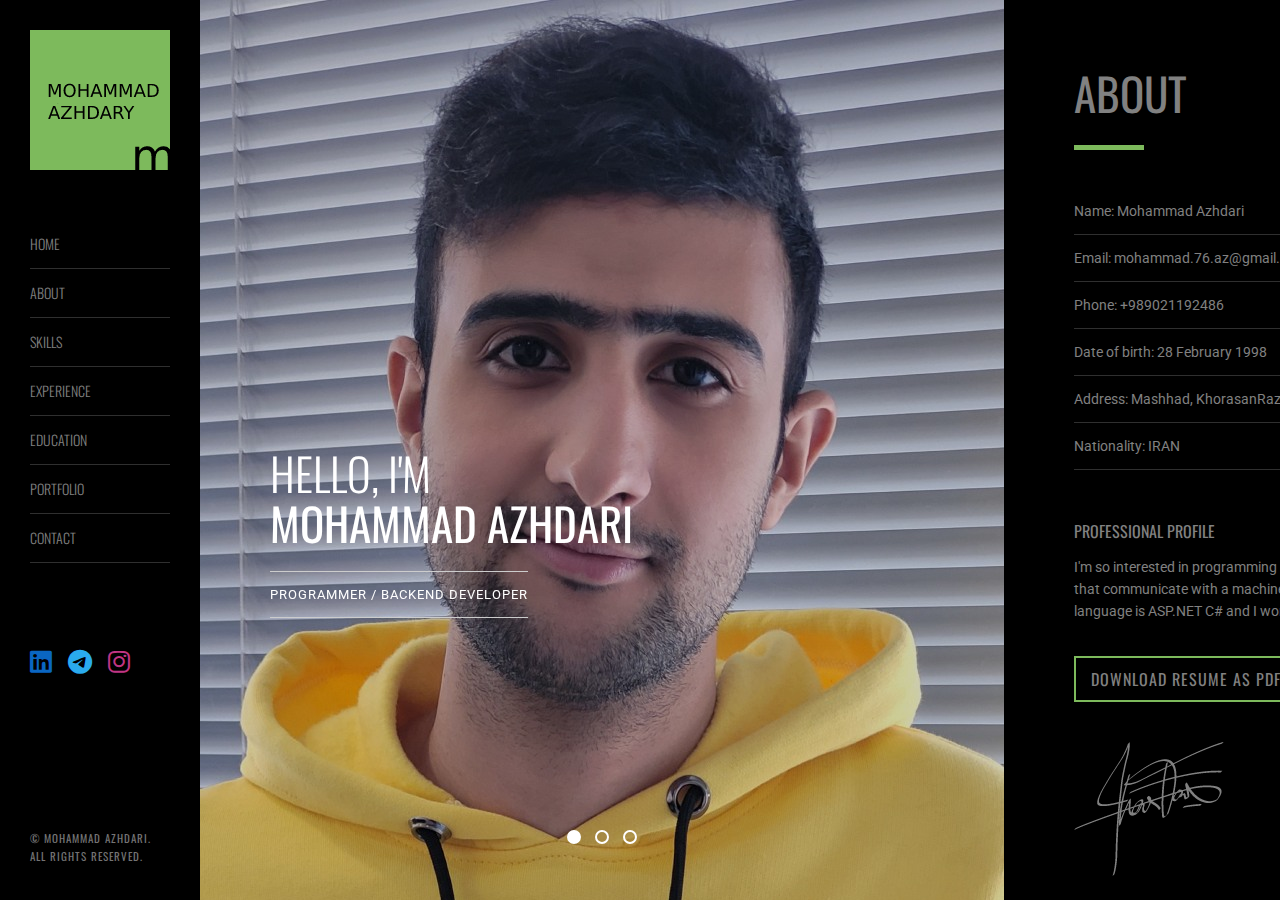
==== index.html @ 4e9c5384 "first" ====
﻿<!DOCTYPE html>
<html lang="en">

<head>
  <meta charset="UTF-8" />
  <meta http-equiv="X-UA-Compatible" content="IE=edge,chrome=1" />
  <meta name="viewport" content="width=device-width,initial-scale=1.0,maximum-scale=1" />
  <META NAME="ROBOTS" CONTENT="INDEX, FOLLOW">
  <meta name="google-site-verification" content="c0PRllQaCNDj6J_YR53i7wQgtmF1bRS6Jt-oWeHIJLU" />
  <title>Mohammad Azhdari</title>
  <link rel="apple-touch-icon" sizes="180x180" href="/apple-touch-icon.png">
  <link rel="icon" type="image/png" sizes="32x32" href="/favicon-32x32.png">
  <link rel="icon" type="image/png" sizes="16x16" href="/favicon-16x16.png">
  <link rel="manifest" href="/site.webmanifest">
  <link rel="shortcut icon" href="favicon.ico">

  <!-- Google Font-->
  <link
    href='http://fonts.googleapis.com/css?family=Roboto:400,300italic,300,100italic,100,400italic,500,500italic,700,900,900italic,700italic%7COswald:400,300,700'
    rel='stylesheet' type='text/css'>
  <!-- Design Style -->
  <link rel="stylesheet" type="text/css" href="css/scroll.css" />
  <link rel="stylesheet" type="text/css" href="css/style.css?v=1" />
  <!-- Icon -->
  <link rel="stylesheet" type="text/css" href="css/font-awesome.css" />
  <!-- Portfolio Thumbnail / Slider -->
  <link rel="stylesheet" type="text/css" href="css/portfolio.css" />
  <link rel="stylesheet" type="text/css" href="css/carousel.css">
  <!-- Responsive -->
  <link rel="stylesheet" type="text/css" href="css/responsive.css?v=1" />
  <!-- Pie Chart / Skills -->
  <script type="text/javascript" src="js/jquery-2.0.3.min.js"></script>
  <!-- Send Email -->
  <script type="text/javascript" src="js/sendemail.js"></script>
  <!-- Progressbar / Skills-->
  <script type="text/javascript" src="js/progressbar.js"></script>
  <!-- Portfolio-->
  <script src="js/modernizr.custom.js"></script>
</head>

<body>
  <div id="container" class="container">
    <!-- Left Menu / Logo-->
    <aside class="menu" id="menu">
      <div class="logo">
        <!-- Logo image-->
        <img src="images/logo.png" width="140" height="140" alt="" />
        <!-- Logo name-->
        <span>Mohammad Azhdari</span>
      </div>
      <!-- Mobile Navigation-->
      <a href="#menu1" class="menu-link"></a>
      <!-- Left Navigation-->
      <nav id="menu1" role="navigation">
        <a href="#chapterintroduction">
          <span id="link_introduction" class="active">Home</span>
        </a>
        <a href="#chapterabout">
          <span id="link_about">About</span>
        </a>
        <a href="#chapterskills">
          <span id="link_skills">Skills</span>
        </a>
        <a href="#chapterexperience">
          <span id="link_experience">Experience</span>
        </a>
        <a href="#chaptereducation">
          <span id="link_education">Education</span>
        </a>
        <a href="#chapterportfolio">
          <span id="link_portfolio">Portfolio</span>
        </a>
        <a href="#chaptercontact">
          <span id="link_contact">Contact</span>
        </a>
        <!-- <a href="blog.html">
          <span id="link_blog">Blog</span>
        </a> -->
      </nav>
      <div class="social">
        <a href="https://www.linkedin.com/in/mohammad-azhdari-5854b6136/" target="_blank" class="linkedin">
          <i class="fab fa-linkedin"></i>
        </a>
        <a href="https://t.me/mohazh" target="_blank" class="telegram">
          <i class="fab fa-telegram"></i>
        </a>
        <a href="https://www.instagram.com/mohammad_azhdariiii" target="_blank" class="instagram">
          <i class="fab fa-instagram"></i>
        </a>
      </div>
      <div class="copyright">
        © Mohammad Azhdari.<br>
        All Rights Reserved.
      </div>
    </aside>
    <!-- Go to top link for mobile device -->
    <a href="#menu" class="totop-link">Go to the top</a>
    <div class="content-scroller">
      <div class="content-wrapper">

        <!-- Introduction -->
        <article class="content introduction noscroll" id="chapterintroduction">
          <div class="inner">
            <h2><span>HEllo, I'm</span><br>
              Mohammad Azhdari</h2>
            <span class="title">Programmer / Backend Developer</span>
          </div>
          <div id="owl-demo" class="owl-carousel">
            <div class="item"><img src="images/profile.jpg" alt="" /></div>
            <div class="item"><img src="images/profile-01.jpg" alt="" /></div>
            <div class="item"><img src="images/profile-02.jpg" alt="" /></div>
          </div>
        </article>

        <!-- About -->
        <article class="content about white-bg" id="chapterabout">
          <div class="inner">
            <h2>About</h2>
            <div class="title-divider"></div>
            <div class="about-con">
              <ul>
                <li>Name: Mohammad Azhdari</li>
                <li>Email: <a href="mailto:mohammad.76.az@gmail.com">mohammad.76.az@gmail.com</a></li>
                <li>Phone: +989021192486</li>
                <li>Date of birth: 28 February 1998</li>
                <li>Address: Mashhad, KhorasanRazavi.</li>
                <li>Nationality: IRAN</li>
              </ul>
              <h3>Professional Profile</h3>
              <p>
                I'm so interested in programming language
                I think it's amazing that communicate with a machine
                my proficiency programming language is ASP.NET C#
                and I work with SQL Server too
              </p>
              <a href="https://drive.google.com/file/d/1Rruf1hh1V6VAO5YrBYUHZU0K-eWxw5ju/view?usp=sharing"
                target="_blank" class="button">Download resume as PDF format</a> <img src="images/signature.png"
                class="signature" alt="" />
            </div>
          </div>
        </article>

        <!-- Skills -->
        <article class="content skills gray-bg" id="chapterskills">
          <div class="inner">
            <h2>Skills</h2>
            <div class="title-divider"></div>
            <h3>Just My Awesome Skills</h3>
            <p>I listed below skills that I think I have it.</p>
            <div class="skills-con">
              <div class="container-sub margin-top50">
                <div class="row">
                  <div class="col-6 margin-bottom50">
                    <div class="col-6"><span class="chart" data-percent="90"><span class="percent"></span> </span></div>
                    <div class="col-6 chart-text">
                      <h4>C#</h4>
                      <p>Expert, Since 2019</p>
                    </div>
                  </div>
                  <div class="col-6 margin-bottom50">
                    <div class="col-6"><span class="chart" data-percent="85"><span class="percent"></span> </span></div>
                    <div class="col-6 chart-text">
                      <h4>SQL</h4>
                      <p>Advanced, Since 2020</p>
                    </div>
                  </div>
                  <div class="col-6">
                    <div class="col-6"><span class="chart" data-percent="80"><span class="percent"></span> </span></div>
                    <div class="col-6 chart-text">
                      <h4>HTML, CSS, JS</h4>
                      <p>Expert, Since 2018</p>
                    </div>
                  </div>
                  <div class="col-6">
                    <div class="col-6"><span class="chart" data-percent="60"><span class="percent"></span> </span></div>
                    <div class="col-6 chart-text">
                      <h4>Vue.JS</h4>
                      <p>Advanced, 1 years</p>
                    </div>
                  </div>
                </div>
              </div>
              <div class="full-divider"></div>
              <div class="container-sub skill-list">
                <div class="row">
                  <h3>Knowledge</h3>
                  <p>things that I used it more or less
                    and I know about them .</p>
                  <div class="col-4 margin-top10">
                    <ul>
                      <li>.NET Core</li>
                      <li>Microsoft Visual Studio(Code)</li>
                      <li>Entity Framework</li>
                      <li>Dapper</li>
                    </ul>
                  </div>
                  <div class="col-4 margin-top10">
                    <ul>
                      <li>SQL Server</li>
                      <li>SSMS</li>
                      <li>Redis</li>
                      <li>Design Pattern</li>
                    </ul>
                  </div>
                  <div class="col-4 margin-top10">
                    <ul>
                      <li>Clean Code</li>
                      <li>Clean Architecture</li>
                      <li>Azure DevOps</li>
                      <li>Git, CI/CD</li>
                    </ul>
                  </div>
                </div>
              </div>
              <div class="full-divider"></div>
              <div class="container-sub">
                <div class="row">
                  <h3>Language Skills</h3>
                  <p></p>
                  <div class="progressbar-main margin-top50">
                    <div class="progress-bar-description">English Experienced</div>
                    <div id="progressBar" class="progress">
                      <div class="progress-value"></div>
                    </div>
                  </div>
                </div>
              </div>
            </div>
          </div>
        </article>

        <!-- Experience -->
        <article class="content experience white-bg" id="chapterexperience">
          <div class="inner">
            <h2>Experience</h2>
            <div class="title-divider"></div>
            <h3>4 Years Experience!</h3>
            <p>My work history.</p>
            <div class="experience-con">
              <div class="container-sub">
                <div class="full-divider"></div>
                <div class="row">
                  <div class="experience-details">
                    <div class="col-6 margin-bottom50 margin-top50">
                      <div class="col-3 icon-block"><i class="fa fa-briefcase"></i></div>
                      <div class="flot-left">
                        <h5>Akharinkhabar</h5>
                        <h4>Backend Developer</h4>
                        <span>2020 - present</span>
                      </div>
                    </div>
                    <div class="col-6 margin-bottom50 margin-top50 no-margin-top">
                      ~50-200 employees, a successful StartUp with more than 2,500,000 active users, Owner of the most
                      popular news application in Iran.
                      </br>
                      <a href="https://akharinkhabar.ir/" target="_blank">site: akharinkhabar.ir</a>
                    </div>
                  </div>
                  <div class="full-divider"></div>
                  <div class="experience-details">
                    <div class="col-6 margin-bottom50 margin-top50">
                      <div class="col-3 icon-block"><i class="fa fa-arrows-alt"></i></div>
                      <div class="flot-left">
                        <h5>IliaSystem</h5>
                        <h4>Web Developer</h4>
                        <span>2018 - 2019</span>
                      </div>
                    </div>
                    <div class="col-6 margin-bottom50 margin-top50 no-margin-top">
                      Frontend and Backend developer (Asp.Net MVC C#)
                      </br>
                      - Get experience in api implement
                      </br>
                      - Implement website
                    </br>
                    <a href="https://iliasystem.co/" target="_blank">site: iliasystem.co</a>
                    </div>
                  </div>
                </div>
              </div>
            </div>
          </div>
        </article>

        <!-- Education -->
        <article class="content education gray-bg" id="chaptereducation">
          <div class="inner">
            <h2>Education</h2>
            <div class="title-divider"></div>
            <h3>Just My Education</h3>
            <p>Bachelor in Computer Software Engineering.</p>
            <div class="education-con">
              <div class="container-sub">
                <div class="full-divider"></div>
                <div class="row">
                  <div class="education-details">
                    <div class="col-6 margin-bottom50 margin-top50">
                      <div class="col-3 icon-block"><i class="fa fa-laptop"></i></div>
                      <div class="flot-left">
                        <h5>Imam Reza International University</h5>
                        <h4>Bachelor's degree in Computer Software</h4>
                        <span>2016 – 2021</span>
                      </div>
                    </div>
                    <div class="col-6 margin-bottom50 margin-top50 no-margin-top"> Mashhad, KhorasanRazavi, IRAN </div>
                  </div>
                </div>
              </div>
            </div>
          </div>
        </article>

        <!-- Pportfolio -->
        <article class="content portfolio white-bg" id="chapterportfolio">
          <div class="inner">
            <h2>Gallery</h2>
            <div class="title-divider"></div>
            <h3>my work environment</h3>
            <p>My colleagues that with them I spent good days.</p>
            <div class="portfolio-con">
              <div class="container-sub margin-top50">
                <div class="row">
                  <div id="grid-gallery" class="grid-gallery">
                    <section class="grid-wrap">
                      <ul class="grid">
                        <li>
                          <figure> <img src="images/work1.jpg" alt="" />
                            <figcaption>
                              <div class="figcaption-details"> <img src="images/icon-plus.png" height="82" width="82"
                                  alt="" />
                                <h3>Akharinkhabar</h3>
                                <span></span>
                              </div>
                            </figcaption>
                          </figure>
                        </li>
                        <li>
                          <figure> <img src="images/work3.jpg" alt="" />
                            <figcaption>
                              <div class="figcaption-details"> <img src="images/icon-plus.png" height="82" width="82"
                                  alt="" />
                                <h3>ME</h3>
                                <span></span>
                              </div>
                            </figcaption>
                          </figure>
                        </li>
                        <!-- <li>
                          <figure> <img src="images/work4.jpg" alt="" />
                            <figcaption>
                              <div class="figcaption-details"> <img src="images/icon-plus.png" height="82" width="82"
                                  alt="" />
                                <h3>Fashion and You</h3>
                                <span>APPS and Web Design</span>
                              </div>
                            </figcaption>
                          </figure>
                        </li>
                        <li>
                          <figure> <img src="images/work5.jpg" alt="" />
                            <figcaption>
                              <div class="figcaption-details"> <img src="images/icon-plus.png" height="82" width="82"
                                  alt="" />
                                <h3>Whole Food Flour</h3>
                                <span>Branding and Identity</span>
                              </div>
                            </figcaption>
                          </figure>
                        </li> -->
                      </ul>
                    </section>

                    <!-- Lightbox Popup -->
                    <section class="slideshow">
                      <ul>
                        <li>
                          <figure>
                            <figcaption>
                              <h3>Akharinkhabar</h3>
                              <!-- <span>Website Design & Development</span>
                              <p>Kale chips lomo biodiesel stumptown Godard Tumblr, mustache sriracha tattooed cray aute
                                slow-carb placeat delectus. Letterpress asymmetrical fanny pack art party est pour-over
                                skateboard anim quis, ullamco craft beer.</p> -->
                            </figcaption>
                            <div id="owl-demo1" class="owl-carousel">
                              <div class="item"><img src="images/work-details1.jpg" alt="" /></div>
                              <div class="item"><img src="images/work-details2.jpg" alt="" /></div>
                              <div class="item"><img src="images/work-details3.jpg" alt="" /></div>
                              <div class="item"><img src="images/work-details4.jpg" alt="" /></div>
                              <div class="item"><img src="images/work-details5.jpg" alt="" /></div>
                            </div>
                          </figure>
                        </li>
                        <li>
                          <figure>
                            <figcaption>
                              <!-- <h3>Herbal Beauty Salon</h3>
                              <span>Photography</span>
                              <p>Kale chips lomo biodiesel stumptown Godard Tumblr, mustache sriracha tattooed cray aute
                                slow-carb placeat delectus. Letterpress asymmetrical fanny pack art party est pour-over
                                skateboard anim quis, ullamco craft beer.</p> -->
                            </figcaption>
                            <img src="images/work3.jpg" alt="" />
                          </figure>
                        </li>
                        <!-- <li>
                          <figure>
                            <figcaption>
                              <h3>Herbal Beauty Salon</h3>
                              <span>Photography</span>
                              <p>Kale chips lomo biodiesel stumptown Godard Tumblr, mustache sriracha tattooed cray aute
                                slow-carb placeat delectus. Letterpress asymmetrical fanny pack art party est pour-over
                                skateboard anim quis, ullamco craft beer.</p>
                            </figcaption>
                            <img src="images/work4.jpg" alt="" />
                          </figure>
                        </li> -->
                        <!-- <li>
                          <figure>
                            <figcaption>
                              <h3>Fashion and You</h3>
                              <span>APPS and Web Design</span>
                              <p>Kale chips lomo biodiesel stumptown Godard Tumblr, mustache sriracha tattooed cray aute
                                slow-carb placeat delectus. Letterpress asymmetrical fanny pack art party est pour-over
                                skateboard anim quis, ullamco craft beer.</p>
                            </figcaption>
                            <iframe width="854" height="480" src="http://www.youtube.com/embed/ZwzY1o_hB5Y"
                              frameborder="0" allowfullscreen></iframe>
                          </figure>
                        </li> -->
                        <!-- <li>
                          <figure>
                            <figcaption>
                              <h3>Whole Food Flour</h3>
                              <span>Branding and Identity</span>
                              <p>Kale chips lomo biodiesel stumptown Godard Tumblr, mustache sriracha tattooed cray aute
                                slow-carb placeat delectus. Letterpress asymmetrical fanny pack art party est pour-over
                                skateboard anim quis, ullamco craft beer.</p>
                            </figcaption>
                            <img src="images/work5.jpg" alt="" />
                          </figure>
                        </li> -->
                      </ul>
                      <nav> <span class="fa nav-prev"></span> <span class="fa nav-next"></span> <span
                          class="fa nav-close"></span> </nav>
                    </section>
                  </div>
                </div>
              </div>
            </div>
          </div>
        </article>

        <!-- Contact -->
        <article class="content contact gray-bg" id="chaptercontact">
          <div class="inner">
            <h2>Contact</h2>
            <div class="title-divider"></div>
            <h3>Let's Keep In Touch</h3>
            <!-- <p>Lorem ipsum dolor sit amet, consectetur adipiscing elit. Proin ornare sem sed quam tempus aliquet vitae
              eget dolor. Proin eu ultrices libero. Curabitur vulputate vestibulum elementum. Suspendisse id neque a
              nibh mollis blandit. Quisque varius eros ac purus dignissim.</p> -->
            <div class="full-divider"></div>
            <div class="contact-con margin-top50">
              <div class="container-sub">
                <div class="row">
                  <div class="contact-details">
                    <div class="col-6">
                      <div class="contact-text">
                        <div class="col-2 icon-block address"><i class="fa fa-map-marker"></i></div>
                        <div class="flot-left"> <strong>Mohammad Azhdari</strong><br>
                          Mashhad,<br>
                          KhorasanRazavi. </div>
                      </div>
                      <div class="contact-text">
                        <div class="col-2 icon-block phone"><i class="fa fa-phone"></i></div>
                        <div class="flot-left"> <strong>Phone</strong><br>
                          +989021192486 </div>
                      </div>
                      <div class="contact-text">
                        <div class="col-2 icon-block email"><i class="fa fa-envelope"></i></div>
                        <div class="flot-left"> <strong>Email</strong><br>
                          <a href="mailto:mohammad.76.az@gmail.com">mohammad.76.az@gmail.com</a>
                        </div>
                      </div>
                    </div>
                    <div class="col-6 m-margin-top30">
                      <h3>I'm also on Social Networks</h3>
                     
                      <div class="contact-social margin-top30">
                        <a href="https://www.linkedin.com/in/mohammad-azhdari-5854b6136/" target="_blank">
                          <i class="fab fa-linkedin"></i>
                        </a>
                        <a href="https://t.me/mohazh" target="_blank">
                          <i class="fab fa-telegram"></i>
                        </a>
                        <a href="https://www.instagram.com/mohammad_azhdariiii" target="_blank">
                          <i class="fab fa-instagram"></i>
                        </a>
                      </div>
                    </div>
                  </div>
                </div>
              </div>
              <!-- <div class="full-divider"></div>
              <div class="container-sub">
                <div class="row">
                  <div class="contact-form">
                    <h3>Drop Me a Line</h3>
                    <form id="form1" name="form1" method="post">
                      <input name="name" type="text" id="name" placeholder="Your Name..." />
                      <input name="email" type="text" id="email" placeholder="Your Email..." />
                      <textarea name="message" id="message" cols="45" rows="5" placeholder="Your Message..."></textarea>
                      <input type="submit" name="button" id="button" value="say hello!">
                      <div id="successmsg"></div>
                    </form>
                  </div>
                </div>
              </div> -->
            </div>
          </div>
        </article>

        <!-- Introduction -->
        <article class="content introduction-end" id="chapterthankyou">
          <div class="inner">
            <div class="introduction-end-con margin-top50">
              <h3><strong>Mohammad Azhdari</strong></h3>
              <div id="rotate" class="rotate">
                <div><span>Backend Developer(C#).</span></div>
                <div><span>SQL Server.</span></div>
                <div><span>git.</span></div>
                <div><span>Frontend Developer.</span></div>
              </div>
            </div>
          </div>
        </article>
      </div>
      <!-- content-wrapper -->
    </div>
    <!-- content-scroller -->
  </div>
  <script type="text/javascript" src="js/jquery.min.js"></script>
  <script type="text/javascript" src="js/head.min.js">

  </script>
  <!-- Portfolio Thumbnail -->
  <script type="text/javascript" src="js/imagesloaded.min.js"></script>
  <script type="text/javascript" src="js/masonry.min.js"></script>
  <script type="text/javascript" src="js/class_helper.js"></script>
  <script type="text/javascript" src="js/grid_gallery.js"></script>
  <!-- Portfolio Grid -->
  <script>
    new CBPGridGallery(document.getElementById('grid-gallery'));
  </script>
  <!-- Portfolio Slider-->
  <script type="text/javascript" src="js/carousel.js"></script>
  <script type="text/javascript" src="js/jquery.easypiechart.js"></script>
  <script type="text/javascript" src="js/text.rotator.js"></script>
  <!-- Page Scrolling -->
  <script>
    head.js(
      { mousewheel: "js/jquery.mousewheel.js" },
      { mwheelIntent: "js/mwheelIntent.js" },
      { jScrollPane: "js/jquery.jscrollpane.min.js" },
      { history: "js/jquery.history.js" },
      { stringLib: "js/core.string.js" },
      { easing: "js/jquery.easing.1.3.js" },
      { smartresize: "js/jquery.smartresize.js" },
      { page: "js/jquery.page.js" }
    );
  </script>
  <!-- Fit Video -->
  <script type="text/javascript" src="js/jquery.fitvids.js"></script>
  <!-- All Javascript Component-->
  <script src="js/settings.js"></script>
</body>

</html>
---- css/scroll.css ----
/*
----------------------------------

	Name: scroll.css
	Version: 1.0.0

----------------------------------

	Table of Contents
	
	#Page Scroll

*/

/* ==========================================================================
   #Page Scroll
   ========================================================================== */
   
.jspContainer {
	overflow: hidden;
	position: relative;
}
.jspPane {
	position: absolute;
}
.jspVerticalBar {
	position: absolute;
	top: 0;
	right: 0;
	width: 5px;
	height: 100%;
	background: transparent;
	opacity: 0;
	-webkit-transition: opacity 0.2s linear;
	-moz-transition: opacity 0.2s linear;
	-o-transition: opacity 0.2s linear;
	-ms-transition: opacity 0.2s linear;
	transition: opacity 0.2s linear;
}
.jspHorizontalBar {
	position: absolute;
	bottom: 5px;
	left: 0;
	width: 100%;
	height: 7px;
	background: transparent;
	display:none;
}
.jspVerticalBar *, .jspHorizontalBar * {
	margin: 0;
	padding: 0;
}
.jspCap {
	display: none;
}
.jspHorizontalBar .jspCap {
	float: left;
}
.jspTrack {
	background: rgba(202, 202, 202, 0.2);
	position: relative;
}
.jspDrag {
	background: rgba(0, 0, 0, 0.1);
	position: relative;
	top: 0;
	left: 0;
	cursor: pointer;
}
.jspDrag:hover {
	background: rgba(0, 0, 0, 0.2);
}
.jspHorizontalBar .jspTrack, .jspHorizontalBar .jspDrag {
	float: left;
	height: 100%;
}
.jspArrow {
	background: #50506d;
	text-indent: -20000px;
	display: block;
	cursor: pointer;
}
.jspArrow.jspDisabled {
	cursor: default;
	background: #80808d;
}
.jspVerticalBar .jspArrow {
	height: 16px;
}
.jspHorizontalBar .jspArrow {
	width: 16px;
	float: left;
	height: 100%;
}
.jspVerticalBar .jspArrow:focus {
	outline: none;
}
.jspCorner {
	background: #eeeef4;
	float: left;
	height: 100%;
}
* html .jspCorner {
	margin: 0 -3px 0 0;
}

.noscroll {
	overflow: hidden !important
}
---- css/style.css ----
@import url('normalize.css');
/*
----------------------------------

        Name: style.css
        Version: 1.0.0

----------------------------------

        Table of Contents
        
        #Reset
        #Typography
        #Base Grid
        #Left Side 
        #Content Area 
        #Introduction Screen
        #About Screen
        #Skills Screen
        #Progressbar
        #PieChart
        #Experience Screen
        #Education Screen
        #Contact Screen
        #Last Screen

*/

/* ==========================================================================
   #Reset
   ========================================================================== */

body {
    font-family: 'Roboto', sans-serif;
    font-weight: 400;
    font-size: 14px;
    color: #818181;
    line-height: 22px;
    overflow-y: hidden;
    overflow-x: hidden;
    -webkit-font-smoothing: antialiased;
    background-color: #000;
}

body.blog {
    overflow-y: scroll;
    overflow-x: auto;
}

a {
    color: #818181;
    text-decoration: none;
    transition-duration: .2s;
    -moz-transition-duration: .2s;
    -webkit-transition-duration: .2s;
    -o-transition-duration: .2s;
}

a:hover {
    color: #7dba5c;
}

::selection {
    color: #000;
    background: none repeat scroll 0 0 #7dba5c;
}

::-moz-selection {
    color: #000;
    background: none repeat scroll 0 0 #7dba5c;
}

* {
    outline: 0 !important;
    -webkit-touch-callout: none;
    -webkit-user-select: none;
    -khtml-user-select: none;
    -moz-user-select: none;
    -ms-user-select: none;
    user-select: none;
    transition-timing-function: ease-out;
    -moz-transition-timing-function: ease-out;
    -webkit-transition-timing-function: ease-out;
    -o-transition-timing-function: ease-out;
}

figure,
.slideshow li,
.grid-gallery {
    outline: 0 !important;
    -webkit-touch-callout: none;
    -webkit-user-select: none;
    -khtml-user-select: none;
    -moz-user-select: none;
    -ms-user-select: none;
    user-select: none;
    transition-timing-function: none;
    -moz-transition-timing-function: none;
    -webkit-transition-timing-function: none;
    -o-transition-timing-function: none;
    transition-duration: 0s;
    -moz-transition-duration: 0s;
    -webkit-transition-duration: 0s;
    -o-transition-duration: 0s;
}

img {
    -webkit-backface-visibility: hidden;
    max-width: 100%;
    height: auto;
}

.flot-left {
    float: left
}

.flot-right {
    float: right
}

input[type="text"],
textarea {
    padding: 15px;
    border: none;
    background-color: #3b3b3b;
    border: 1px solid #3b3b3b;
    color: #a6a6a6;
    resize: none;
    width: 95.2%;
    font-size: 14px;
    margin: 20px 0 0;
    -webkit-user-select: text;
}

input[type="submit"] {
    border: 2px solid #7dba5c;
    background-color: transparent;
    color: #818181;
    font-weight: 400;
    font-family: 'Oswald', sans-serif;
    font-size: 16px;
    text-transform: uppercase;
    padding: 8px 18px;
    margin: 20px 0 0;
    transition-duration: .2s;
    -moz-transition-duration: .2s;
    -webkit-transition-duration: .2s;
    -o-transition-duration: .2s;
}

input[type="text"]:focus,
textarea:focus {
    outline: none;
    color: #545454;
    border: 1px solid #7dba5c;
}

input[type="submit"]:hover {
    background-color: #7dba5c;
    color: #fff;
}

input[type="text"],
input[type="email"],
input[type="search"],
input[type="password"],
textarea,
input[type="submit"],
input[type="button"] {
    box-shadow: none !important;
    border-radius: 0px;
    -webkit-appearance: none;
    -moz-appearance: none;
    -webkit-user-select: text;
}

.validation {
    border: 1px solid #dc0505 !important;
}

#successmsg {
    margin-top: 10px;
    color: #add93c;
}

/* ==========================================================================
   #Typography
   ========================================================================== */

h1,
h2,
h3,
h4,
h5 {
    font-weight: 400;
    font-family: 'Oswald', sans-serif;
    color: #818181;
    text-transform: uppercase;
}

.blog h1,
.blog h2,
.blog h3,
.blog h4,
.blog h5 {
    color: #7dba5c;
}

h1 {
    font-style: italic;
    border-bottom: 1px solid rgba(126, 126, 126, 0.3);
    padding: 35px 15px 15px 15px;
    margin: 0px 20px 20px 20px;
    position: relative;
    font-size: 38px;
}

h2 {
    font-size: 45px;
    margin: 0;
    line-height: 45px;
}

h2 span {
    font-weight: 300
}

h3 {
    font-size: 16px;
    margin: 50px 0 10px;
}

h4 {
    font-size: 25px;
    font-weight: 100;
    line-height: 30px;
    margin: 0;
}

h5 {
    font-size: 18px;
}

.title-divider {
    width: 70px;
    height: 5px;
    background-color: #7dba5c;
    margin: 30px 0 50px 0
}

.full-divider {
    width: 100%;
    height: 1px;
    background-color: #333333;
    margin: 50px 0 0 0;
    clear: both;
}

.gray-bg {
    background-color: #1a1a1a;
}

.white-bg {
    background-color: #000000;
}

.button {
    border: 2px solid #7dba5c;
    font-family: 'Oswald', sans-serif;
    font-weight: 400;
    color: #818181;
    font-size: 16px;
    text-transform: uppercase;
    margin: 20px 0;
    padding: 10px 15px;
    display: inline-block;
    letter-spacing: 1px;
    transition-duration: .2s;
    -moz-transition-duration: .2s;
    -webkit-transition-duration: .2s;
    -o-transition-duration: .2s;
    background: transparent;
}

.button:hover {
    border: 2px solid #7dba5c;
    background-color: #7dba5c;
    color: #fff;
}

/* ==========================================================================
   #Base Grid
   ========================================================================== */

.container-sub {
    width: 100%;
    position: relative;
    margin: 0 auto;
}

.col-1,
.col-2,
.col-3,
.col-4,
.col-5,
.col-6,
.col-7,
.col-8,
.col-9,
.col-10,
.col-11,
.col-12 {
    float: left;
    position: relative;
}

.col-12 {
    width: 100%
}

.col-11 {
    width: 91.66666667%
}

.col-10 {
    width: 83.33333333%
}

.col-9 {
    width: 75%
}

.col-8 {
    width: 66.66666667%
}

.col-7 {
    width: 58.33333333%
}

.col-6 {
    width: 50%
}

.col-5 {
    width: 41.66666667%
}

.col-4 {
    width: 33.33333333%
}

.col-3 {
    width: 25%
}

.col-2 {
    width: 16.66666667%
}

.col-1 {
    width: 8.33333333%
}

/* #Clearing */

/* Self Clearing Goodness */
.container-sub:after {
    content: "\0020";
    display: table;
    height: 0;
    clear: both;
    visibility: hidden;
}

/* Use clearfix class on parent to clear nested columns,
    or wrap each row of columns in a <div class="row"> */
.clearfix:before,
.clearfix:after,
.row:before,
.row:after {
    content: '\0020';
    display: block;
    overflow: hidden;
    visibility: hidden;
    width: 0;
    height: 0;
}

.row:after,
.clearfix:after {
    clear: both;
}

.row,
.clearfix {
    zoom: 1;
}

/* You can also use a <br class="clear" /> to clear columns */
.clear {
    clear: both;
    display: block;
    overflow: hidden;
    visibility: hidden;
    width: 0;
    height: 0;
}

.margin-bottom50 {
    margin-bottom: 50px
}

.margin-bottom40 {
    margin-bottom: 40px
}

.margin-bottom30 {
    margin-bottom: 30px
}

.margin-bottom20 {
    margin-bottom: 20px
}

.margin-bottom10 {
    margin-bottom: 10px
}

.margin-top50 {
    margin-top: 50px
}

.margin-top40 {
    margin-top: 40px
}

.margin-top30 {
    margin-top: 30px
}

.margin-top20 {
    margin-top: 20px
}

.margin-top10 {
    margin-top: 10px
}

.no-border-bottom {
    border-bottom: none !important;
}

.margin-right30 {
    margin-right: 30px;
}

/* ==========================================================================
   #Left Side 
   ========================================================================== */

.logo {
    text-align: center;
    margin: 30px 0 0;
}

.logo span {
    display: none
}

.logo img {
    width: auto;
    height: auto;
}

.menu {
    position: fixed;
    z-index: 100;
    color: #f8f8f8;
    background: #000;
    width: 200px;
    left: 0px;
    top: 0px;
    height: 100%;
}

.menu nav {
    position: absolute;
    top: 220px;
    left: 0px;
    right: 0px;
    bottom: 50px;
    width: 200px !important;
}

.menu nav a {
    display: block;
    padding: 13px 0;
    text-align: left;
    outline: none;
    margin: 0 30px;
    border-bottom: 1px solid rgba(235, 235, 235, 0.2);
    font-family: 'Oswald', sans-serif;
    font-size: 14px;
    font-weight: 300;
    color: #818181;
    text-transform: uppercase;
    transition-duration: .2s;
    -moz-transition-duration: .2s;
    -webkit-transition-duration: .2s;
    -o-transition-duration: .2s;
}

.menu nav a span.active {
    color: #7dba5c;
    font-weight: 400
}

.menu nav a:hover {
    color: #7dba5c;
    text-decoration: none;
}

.menu nav a span:nth-child(2) {
    display: block;
    color: #fff;
    font-style: italic;
    font-weight: 400;
    text-transform: none;
    padding-top: 3px;
}

.menu-link {
    display: none
}

.social {
    padding: 30px;
    position: absolute;
    top: 619px;
}

.social a {
    font-size: 25px;
    transition-duration: .2s;
    -moz-transition-duration: .2s;
    -webkit-transition-duration: .2s;
    -o-transition-duration: .2s;
}

.social a:hover {
    color: #fff;
}

.social .linkedin {
    color: #0A66C2
}

.social .telegram {
    color: #2AABEE;
    margin: 0 10px;
}

.social .instagram {
    color: #C13584
}

.copyright {
    position: absolute;
    bottom: 5px;
    text-transform: uppercase;
    font-family: 'Oswald', sans-serif;
    font-size: 11px;
    padding: 30px;
    color: #747474;
    line-height: 18px;
    letter-spacing: 1px
}

/* ==========================================================================
   #Content Area 
   ========================================================================== */

.content-scroller {
    position: absolute;
    left: 200px;
    right: 0px;
    overflow: hidden;
    height: 100%;
}

.content-wrapper {
    width: 7356px;
    position: absolute;
    height: 100%;
    overflow: hidden;
}

.content:last-child {
    width: 1720px;
    background-color: #000;
}

.content {
    width: 804px;
    overflow-y: scroll;
    height: 100%;
    float: left;
    -webkit-transition: background 0.3s linear;
    -moz-transition: background 0.3s linear;
    -o-transition: background 0.3s linear;
    -ms-transition: background 0.3s linear;
    transition: background 0.3s linear;
}

.content-active {}

.content:hover .jspVerticalBar,
.menu nav:hover .jspVerticalBar {
    opacity: 1;
}

.inner {
    padding: 70px;
}

.inner p {
    position: relative;
    padding: 0;
}

#introduction .inner p:first-of-type {
    font-size: 24px;
    text-align: left;
    line-height: 36px;
    font-style: italic;
    color: #75838D;
    letter-spacing: 0px;
}

a.totop-link {
    bottom: 5px;
    background: url(../images/go-to-top-arrow.jpg) left top no-repeat;
    cursor: pointer;
    display: none;
    width: 34px;
    height: 34px;
    position: fixed;
    z-index: 5;
    right: 5px;
    text-indent: -9999px;

}



/* Codrops Top Bar */
.codrops-top {
    font-size: 10px;
    text-transform: uppercase;
}

.codrops-top a {
    position: fixed;
    z-index: 10000;
    padding: 4px 7px;
    letter-spacing: 1px;
    color: #aaa;
    text-shadow: 0px 1px 1px #fff;
    background: rgba(255, 255, 255, 1);
    border-radius: 0px 0px 3px 3px;
}

.codrops-top a:nth-child(1) {
    right: auto;
    left: 210px;
}

.codrops-top a:nth-child(2) {
    right: 10px;
}

/* ==========================================================================
   #Introduction Screen
   ========================================================================== */

.introduction {
    /*	background: url(../images/profile.jpg)no-repeat right top;
            -webkit-background-size: cover;
            -moz-background-size: cover;
            -o-background-size: cover;
            background-size: cover;*/
    position: relative;
}

.introduction img {
    /*position: absolute;*/
    z-index: -1;
    height: auto;
    width: 100%;
    float: left;
}

.introduction .owl-carousel {
    height: 100%;
}

.introduction .owl-carousel .owl-wrapper-outer {
    height: 100%;
}

.introduction .owl-carousel .owl-wrapper,
.introduction .owl-carousel .owl-item {
    height: 100%;
}

.introduction .item {
    height: 100%;
}

.introduction h2 {
    border: none;
    color: #fff;
    text-transform: uppercase;
    line-height: 50px;
    padding-bottom: 0;
    font-size: 45px;
    margin-bottom: 35px
}

.introduction .inner {
    margin: 47% 0 0 0;
    position: absolute;
    z-index: 2;
}

.introduction span.title {
    border-bottom: 1px solid #ccc;
    border-top: 1px solid #ccc;
    color: #fff;
    padding: 15px 0;
    letter-spacing: 1px;
    text-transform: uppercase;
    font-size: 13px;
}

/* ==========================================================================
   #About Screen
   ========================================================================== */

.about {
    /* background: url(../images/about.png) no-repeat 100% 0 scroll #000; */
    background-color: #000;
    background-size: contain;
}

.about .inner {
    width: 50%
}

.about img {
    position: absolute;
    z-index: -1;
    left: 0;
    top: 0
}

.about-con {
    width: 100%
}

.about-con ul {
    margin: 0;
    padding: 0;
    list-style: none
}

.about-con ul li {
    border-bottom: 1px solid rgba(235, 235, 235, 0.2);
    padding: 12px 0;
}

.about-con ul li:first-child {
    padding: 0 0 12px 0
}

.about img.signature {
    position: inherit;
    top: auto;
    margin: 20px 0 0 0;
}

/* ==========================================================================
   #Skills Screen
   ========================================================================== */
.skills {}

.skill-list ul {
    margin: 0;
    padding: 0
}

.skill-list ul li {
    padding: 5px 0 0;
    list-style: none
}

.skills-con h4 {
    width: 65%;
}

.skill-list ul li:before {
    content: "\f00c";
    font-family: 'FontAwesome';
    font-size: 15px;
    margin: 0 5px 0 0
}

.skills-con .col-6:hover .chart .percent {
    font-size: 45px;
    color: #818181;
    transition-duration: .1s;
    -moz-transition-duration: .1s;
    -webkit-transition-duration: .1s;
    -o-transition-duration: .1s;
}

/* ==========================================================================
   #Progressbar
   ========================================================================== */

.progress {
    background: #565656;
    width: 86%;
    float: right;
    position: relative;
    top: 10px;
}

.progress div {
    background-color: #8f8f8f;
    height: 6px;
}

.progressbar-main {
    position: relative;
    min-height: 35px
}

.progress-value span {
    font-family: 'Oswald', sans-serif;
    font-size: 40px;
    font-weight: 400;
    position: absolute;
    left: -93px;
    color: #7dba5c;
    top: -19px
}

.progress-value span:after {
    content: "%";
    font-weight: 100
}

.progress-bar-description {
    font-weight: 500;
    margin: 0 0 0 90px;
    font-size: 14px;
}

/* ==========================================================================
   #PieChart
   ========================================================================== */

.chart {
    position: relative;
    display: inline-block;
    width: 154px;
    height: 154px;
    text-align: center;
    border-radius: 50%;
}

.chart canvas {
    position: absolute;
    top: 0;
    left: 0;
}

.percent {
    display: inline-block;
    line-height: 110px;
    z-index: 2;
    font-size: 40px;
    font-family: 'Oswald', sans-serif;
    font-weight: 400;
    letter-spacing: -1px;
    margin: 21px 0 0 0;
    color: #7dba5c;
}

.percent:after {
    content: '%';
    margin-left: 0.1em;
    font-family: 'Oswald', sans-serif;
    font-weight: 100;
}

.angular {
    margin-top: 100px;
}

.angular .chart {
    margin-top: 0;
}

.chart-text {
    margin: 30px 0 0 0
}

.chart-text p {
    margin: 10px 0 0 15px
}

.chart-text h4 {
    margin: 0 0 0 15px;
}

/* ==========================================================================
   #Experience Screen
   ========================================================================== */

.experience-con .icon-block i {
    font-size: 50px;
    color: #7dba5c;
    margin: 8px 0 0
}

.experience-con h5 {
    margin: 5px 0 7px 0
}

.experience-con span {
    font-size: 16px;
}

.experience-con strong {
    font-weight: 500;
    color: #000;
    text-transform: uppercase;
    display: inline-block;
    margin: 0 0 5px 0
}

.experience-details {
    float: left;
}

.experience-details i {
    transition-duration: .2s;
    -moz-transition-duration: .2s;
    -webkit-transition-duration: .2s;
    -o-transition-duration: .2s;
}

.experience-details:hover i {
    font-size: 55px;
    color: #818181;
}

/* .experience-details:hover .col-3 {
    width: 29%;
    transition-duration: .2s;
    -moz-transition-duration: .2s;
    -webkit-transition-duration: .2s;
    -o-transition-duration: .2s;
} */

/* ==========================================================================
   #Education Screen
   ========================================================================== */
.education-con .icon-block i {
    font-size: 50px;
    color: #7dba5c;
    margin: 8px 0 0
}

.education-con h5 {
    margin: 5px 0 7px 0
}

.education-con span {
    font-size: 16px;
}

.education-con strong {
    font-weight: 500;
    color: #000;
    text-transform: uppercase;
    display: inline-block;
    margin: 0 0 5px 0
}

.education-details {
    float: left
}

.education-details i {
    transition-duration: .2s;
    -moz-transition-duration: .2s;
    -webkit-transition-duration: .2s;
    -o-transition-duration: .2s;
}

.education-details:hover i {
    font-size: 55px;
    color: #818181;
}

/* .education-details:hover .col-3 {
    width: 29%;
    transition-duration: .2s;
    -moz-transition-duration: .2s;
    -webkit-transition-duration: .2s;
    -o-transition-duration: .2s;
} */

/* ==========================================================================
   #Contact Screen
   ========================================================================== */

.contact-details {}

.contact-details i {
    font-size: 45px;
    color: #7dba5c
}

.contact-details strong {
    display: inline-block;
    font-weight: 500;
    text-transform: uppercase;
}

.contact-text {
    display: block;
    float: left;
    margin: 18px 0 0;
    width: 100%;
}

.contact-details h3 {
    margin-top: 0
}

.contact-text:first-child {
    margin: 0
}

.contact-details .phone i {
    font-size: 40px
}

.contact-details .email i {
    font-size: 35px
}

.contact-text i {
    transition-duration: .2s;
    -moz-transition-duration: .2s;
    -webkit-transition-duration: .2s;
    -o-transition-duration: .2s;
}

.contact-text:hover i {
    color: #818181;
}

.contact-social i {
    color: #797979;
}

.contact-social a i {
    font-size: 25px;
    margin: 0 14px
}

.contact-social a:first-child i {
    margin: 0 15px 0 0
}

.contact-social i {
    transition-duration: .2s;
    -moz-transition-duration: .2s;
    -webkit-transition-duration: .2s;
    -o-transition-duration: .2s;
}

.contact-social i:hover {
    color: #818181;
}

.contact-form {}

.contact-form h3 {
    font-size: 28px;
}

/* ==========================================================================
   #Last Screen
   ========================================================================== */
.introduction-end {
    background: url(../images/profile-big.jpg)no-repeat right top;
    -webkit-background-size: cover;
    -moz-background-size: cover;
    -o-background-size: cover;
    background-size: cover;
    cursor: pointer;
}

.introduction-end-con {
    float: right;
    margin: 30% 0 0;
    width: 30%;
}

.introduction-end-con h3 {
    font-size: 55px;
    color: #818181;
    line-height: 100px;
}

.introduction-end-con h3 strong {
    border-top: 1px solid #ccc;
    border-bottom: 1px solid #ccc;
    padding: 10px 0;
    color: #fff;
    font-weight: normal;
}

.introduction-end-con .rotate {
    font-weight: 300;
    color: #f5f5f5;
    font-size: 35px;
    text-transform: uppercase;
    font-family: 'Oswald', sans-serif;
    padding: 25px 0;
}

/* ==========================================================================
   #Blog Listing
   ========================================================================== */

.blog-main {
    clear: both;
    padding: 4% 0;
    margin: 0 70px 0 300px;

}

.blog-top {
    width: 100%;
    margin: 0 0 55px 0;
}

.blog-title {
    width: 100%;
}

.breadcrumbs {
    width: 100%;
    float: left;
    text-align: left;
    margin: 10px 0 40px;
}

.blog-top .breadcrumbs {
    font-family: "Oswald", sans-serif;
    font-weight: 400;
    text-transform: uppercase;
    font-size: 14px;
}

.blog-details-title .breadcrumbs {
    margin: 10px 0;
}

.blog-details-title .post-details {
    margin: 10px 0 30px;
}

.blog-left {
    width: 80%;
    float: left;
    margin: 0 0% 0 0;
}

.blog-left .row .blog-list {
    float: left;
    margin: 0 2.7% 35px 0;
    position: relative;
    width: 30.5%;
    min-height: 605px;
}

.blog-left .row .blog-list:last-child {
    margin: 0;
}

.blog-list img {
    display: block;
}

.blog-list:hover h3 a {
    color: #7dba5c;
}

.blog-list iframe,
embed,
object {
    min-height: 204px;
}

video {
    max-width: 100%;
    height: auto;
}

iframe,
embed,
object {
    max-width: 100%;
    border: 0;
}

.blog-list:hover .title-divider {
    background-color: #aaaaaa;
}

.blog-list-details {
    margin: 20px 0 0 0
}

.blog-list-details h3 {
    margin: 0;
    font-size: 18px;
    font-weight: 100;
    line-height: 25px
}

.blog-list-details h3 a {
    color: #818181;
}

.date {
    color: #787878;
    display: block;
    font-size: 15px;
    margin: 0 0 5px;
}

.post-details {
    margin: 20px 0 0 0;
    display: block;
}

.blog-list-details .title-divider {
    margin: 25px 0;
}

.blog-list .contact-social a i {
    font-size: 20px
}

.blog-right {
    float: right;
    margin: 0;
    width: 16%;
}

.blog-right h3 {
    margin: 0 0 20px 0;
}

.blog-right .search {
    background: url("../images/icon-search.png") no-repeat scroll 95% center rgba(0, 0, 0, 0);
    border: 1px solid rgba(235, 235, 235, 0.2);
    color: #818181;
    font-size: 13px;
    margin: 0;
    padding: 10px;
    width: 90%;
    font-family: "Roboto", sans-serif;
}

.sidebar-block {
    margin: 0 0 60px 0;
}

.sidebar-block ul {
    padding: 0;
    margin: 0
}

.sidebar-block ul li {
    border-bottom: 1px solid rgba(235, 235, 235, 0.2);
    padding: 12px 0;
    list-style: none
}

.sidebar-block ul li:first-child {
    padding: 0 0 12px 0
}

.sidebar-block ul li:last-child {
    border-bottom: none;
    padding: 12px 0 0 0
}

.sidebar-block .date {
    font-size: 13px
}

.calendar {
    width: 100%
}

.calendar td,
.calendar th {
    text-align: center;
    font-weight: 400;
}

.calendar th {
    font-weight: 600
}

.calendar a {
    border-bottom: 2px solid #7dba5c;
    font-weight: 600
}

.tagcloud {
    display: table
}

.tagcloud a {
    background: #2d2d2d;
    border: 1px solid #2d2d2d;
    display: inline-block;
    float: left;
    font-size: 13px;
    font-weight: 400;
    margin: 7px 7px 0 0;
    padding: 2px 11px 3px;
}

.tagcloud a:hover {
    background: #000;
    border: 1px solid #2d2d2d;
    color: #818181;
}

.pagination {
    border-top: 1px solid rgba(235, 235, 235, 0.2);
    float: left;
    padding: 70px 0;
    position: relative;
    text-align: center;
    width: 100%;
}

.pagerblock {
    display: inline-block;
    text-align: center;
    padding: 0;
    margin: 0 0 0 8%;
}

.pagerblock li {
    float: left;
    margin: 0 12px;
    list-style: none;
}

.pagerblock li a {
    border: 2px solid rgba(235, 235, 235, 0.2);
    display: block;
    font-size: 16px;
    font-weight: 400;
    height: 50px;
    line-height: 52px;
    width: 50px;
}

.pagerblock li a:hover,
.pagerblock li a.current {
    border: 2px solid rgba(235, 235, 235, 0.4);
}

.pagerblock li a i {
    color: #818181;
    font-size: 22px;
    line-height: 35px;
}


/* ==========================================================================
   #Blog Details
   ========================================================================== */
.blog-details-title h2 {
    font-size: 25px;
}

.blog-content {
    margin: 35px 0;
    float: left
}

.content-left {
    float: left;
    width: 47%;
    margin-right: 3%
}

.content-right {
    float: left;
    width: 47%;
    margin-left: 3%
}

.blog-details strong {
    font-weight: 500;
    font-size: 18px;
    line-height: 25px
}

.blog-share {
    border-bottom: 2px solid rgba(235, 235, 235, 0.2);
    border-top: 1px solid rgba(235, 235, 235, 0.2);
    clear: both;
    float: none;
    margin-bottom: 60px;
    padding: 40px 0;
    text-align: center;
}

.comments-details {
    border-bottom: 1px solid rgba(235, 235, 235, 0.2);
    clear: both;
    float: left;
    margin-bottom: 40px;
    padding-bottom: 40px;
}

.comments-sub {
    padding-left: 110px;
}

.comments-name {
    width: 25%;
    float: left
}

.comments-text {
    width: 75%;
    float: left
}

.pull-left {
    float: left;
}

.media-object {
    border-radius: 100%;
    height: 80px;
    margin: 0 25px 0 0;
    width: 80px;
    display: block;
}

.comments-details .name {
    display: block;
    font-size: 16px;
    font-weight: 600;
    text-transform: uppercase;
}

.comments-details .date {
    display: block;
    font-size: 14px;
    color: #9e9e9e;
}

.small-button {
    font-size: 14px;
    font-weight: 500;
    letter-spacing: 1px;
    margin: 10px 0;
    padding: 5px 13px;
    text-decoration: none;
    text-transform: uppercase;
}

.recent-comments {
    width: 100%;
    margin: 0 auto;
}

.recent-comments .col-3 {
    width: 31%;
}

.recent-comments label {
    margin-bottom: 8px;
    float: left;
    text-transform: uppercase;
    font-size: 11px;
}

.recent-comments .required {
    color: #d51818;
    float: left;
    font-size: 25px;
    margin-right: 6px;
}

.recent-comments input[type=text] {
    float: left;
    margin: 0 2% 0 0;
    padding: 12px;
    background-color: #262626;
    border: 1px solid #262626;
}

.recent-comments input.last {
    margin: 0
}

.recent-comments textarea {
    min-height: 120px;
    padding: 15px;
    margin: 0;
    width: 96%;
    background-color: #262626;
    border: 1px solid #262626;
}

.form-group {
    float: left;
    margin-bottom: 35px;
    width: 100%;
}

/* ==========================================================================
   #404 Page
   ========================================================================== */
.no-page {
    margin: 0 0 0 300px;
}

.no-page-text {
    margin: 2% 0 0 405px
}

/* ==========================================================================
   #Media Ipad
   ========================================================================== */

@media only screen and (max-device-width:768px) {
    .introduction img {
        height: auto;
        width: auto;
    }
}

.buy-theme {
    position: fixed;
    bottom: 0;
    border-radius: 0;
    left: 47px;
    background: url("../images/buy-theme.png") no-repeat 91% center #000;
    z-index: 10;
    transition-timing-function: ease-in-out;
    -moz-transition-timing-function: ease-in-out;
    -webkit-transition-timing-function: ease-in-out;
    -o-transition-timing-function: ease-in-out;
    transition-duration: .2s;
    -moz-transition-duration: .2s;
    -webkit-transition-duration: .2s;
    -o-transition-duration: .2s;
}

.buy-theme:hover {
    left: 170px
}

.buy-theme span {
    padding: 0 28px;
    position: relative;
    top: 0;
    opacity: 0
}

.buy-theme:hover span {
    opacity: 1
}

.buy-theme a {
    color: #fff;
    font-size: 11px;
    letter-spacing: 1px;
    text-transform: uppercase;
    padding: 8px 15px;
    display: block
}
---- css/portfolio.css ----
/*
----------------------------------

        Name: portfolio.css
        Version: 1.0.0

----------------------------------

        Table of Contents
        
        #General style
        #Grid
        #Slideshow
        #Navigation

*/

/* ==========================================================================
   #General style
   ========================================================================== */
.grid-gallery { height:2600px}
.grid-gallery ul {
    list-style: none;
    margin: 0;
    padding: 0;
}
.grid-gallery figure {
    margin: 0;
}
.grid-gallery figure img {
    display: block;
    width: 100%;
}
.grid-gallery figcaption h3 {
    margin: 0;
    font-weight: 500;
    font-size: 20px;
    font-family: 'Roboto', sans-serif;
    color: #000;
    text-transform: uppercase;
    padding: 0 0 10px 0;
}
.grid-gallery figcaption span {
    border-bottom: 3px solid #7dba5c;
    color: #000;
    display: block;
    font-size: 12px;
    margin: 0 0 25px;
    padding: 0 0 15px;
    text-transform: uppercase;
}
/* ==========================================================================
   #Grid
   ========================================================================== */

.grid-wrap {
}
.grid {
    margin: 0 auto;
}
.grid li {
    width: 100%;
    float: left;
    cursor: pointer;
    margin: 0 0 70px 0;
    position: relative !important;
    top: inherit !important;
}
.grid figure {
    -webkit-transition: opacity 0.2s;
    transition: opacity 0.2s;
}
.grid li:hover figure {
    opacity: 1;
}
.grid figcaption {
    background-color: #7dba5c;
    opacity: 0;
    position: absolute;
    top: 0;
    width: 100%;
    height: 100%;
    transition-timing-function: ease-out;
    -moz-transition-timing-function: ease-out;
    -webkit-transition-timing-function: ease-out;
    -o-transition-timing-function: ease-out;
    transition-duration: .2s;
    -moz-transition-duration: .2s;
    -webkit-transition-duration: .2s;
    -o-transition-duration: .2s;
}
.grid li:hover figcaption {
    opacity: 1;
    transition-timing-function: ease-out;
    -moz-transition-timing-function: ease-out;
    -webkit-transition-timing-function: ease-out;
    -o-transition-timing-function: ease-out;
    transition-duration: .2s;
    -moz-transition-duration: .2s;
    -webkit-transition-duration: .2s;
    -o-transition-duration: .2s;
}
.figcaption-details {
    position: absolute;
    top: 32%;
    width: 100%;
    text-align: center;
}
.figcaption-details img {
    width: 82px !important;
    height: 82px !important;
    display: inline !important;
    margin: 0 0 30px
}
/* ==========================================================================
   #Slideshow
   ========================================================================== */

.slideshow {
    position: fixed;
    background: rgba(0,0,0,0.9);
    width: 100%;
    height: 100%;
    top: 0;
    left: 0;
    z-index: 500;
    opacity: 0;
    visibility: hidden;
    overflow: hidden;
    -webkit-perspective: 1000px;
    perspective: 1000px;
    -webkit-transition: opacity 0.5s, visibility 0s 0.5s;
    transition: opacity 0.5s, visibility 0s 0.5s;
}
.slideshow-open .slideshow {
    opacity: 1;
    visibility: visible;
    -webkit-transition: opacity 0.5s;
    transition: opacity 0.5s;
}
.slideshow ul {
    width: 100%;
    height: 100%;
    -webkit-transform-style: preserve-3d;
    transform-style: preserve-3d;
    -webkit-transform: translate3d(0, 0, 150px);
    transform: translate3d(0, 0, 150px);
    -webkit-transition: -webkit-transform 0.5s;
    transition: transform 0.5s;
}
.slideshow ul.animatable li {
    -webkit-transition: -webkit-transform 0.5s;
    transition: transform 0.5s;
}
.slideshow-open .slideshow ul {
    -webkit-transform: translate3d(0, 0, 0);
    transform: translate3d(0, 0, 0);
}
.slideshow li {
    width: 700px;
    height: 630px;
    position: absolute;
    top: 42%;
    left: 50%;
    margin: -280px 0 0 -400px;
    visibility: hidden;
}
.slideshow li.show {
    visibility: visible;
}
.slideshow li:after {
    content: '';
    position: absolute;
    width: 116%;
    height: 116%;
    top: 0;
    left: 0;
    background: rgba(0,0,0,0.8);
    -webkit-transition: opacity 0.3s;
    transition: opacity 0.3s;
}
.slideshow li.current:after {
    visibility: hidden;
    opacity: 0;
    -webkit-transition: opacity 0.3s, visibility 0s 0.3s;
    transition: opacity 0.3s, visibility 0s 0.3s;
}
.slideshow figure {
    width: 100%;
    /* height: 100%; */
    background: #3f3f3f;
    border: 50px solid #3f3f3f;
    overflow: hidden;
}
.slideshow figcaption {
    padding-bottom: 20px;
}
.slideshow figcaption h3 {
    font-weight: 300;
    font-size: 200%;
}
.slideshow figcaption h3, .slideshow figcaption span {
    color: #818181;
}
/* ==========================================================================
   #Navigation
   ========================================================================== */

.slideshow nav span {
    position: fixed;
    z-index: 1000;
    color: #818181;
    text-align: center;
    padding: 3%;
    cursor: pointer;
    font-size: 2.2em;
}
.slideshow nav span:hover {
    color: #FFF
}
.slideshow nav span.nav-prev, .slideshow nav span.nav-next {
    top: 50%;
    -webkit-transform: translateY(-50%);
    transform: translateY(-50%);
}
.slideshow nav span.nav-close {
    top: 0;
    right: 0;
    padding: 0.5em 0.7em;
    color: #818181;
    background-color: #3f3f3f;
}
.slideshow nav span.nav-close:hover {
    background-color: #FFF;
    color: #000
}
.icon:before, .icon:after {
    font-family: 'FontAwesome';
    speak: none;
    font-style: normal;
    font-weight: normal;
    font-variant: normal;
    text-transform: none;
    line-height: 1;
    -webkit-font-smoothing: antialiased;
    -moz-osx-font-smoothing: grayscale;
}
span.nav-prev {
    left: 50%;
    margin-left: -537px;
}
span.nav-prev:before {
    content: "\f053";
}
span.nav-next {
    right: 50%;
    margin-right: -537px;
}
span.nav-next:before {
    content: "\f054";
}
span.nav-close:before {
    content: "\f00d";
}
---- css/carousel.css ----
/*
----------------------------------

	Name: carousel.css
	Version: 1.0.0

----------------------------------

	Table of Contents
	
	#Clearfix 
	#Display none until init
		#Mouse grab icon
		#Fix
	#Controls
		#Next and Prev Buttons
		#Pagination
	#If PaginationNumbers is true
	#Preloading images

*/

/* ==========================================================================
   #Clearfix
   ========================================================================== */
   
.owl-carousel .owl-wrapper:after {
	content: ".";
	display: block;
	clear: both;
	visibility: hidden;
	line-height: 0;
	height: 0;
}
/* ==========================================================================
   #Display none until init
   ========================================================================== */
.owl-carousel {
	display: none;
	position: relative;
	width: 100%;
	-ms-touch-action: pan-y;
}
.owl-carousel .owl-wrapper {
	display: none;
	position: relative;
	-webkit-transform: translate3d(0px, 0px, 0px);
}
.owl-carousel .owl-wrapper-outer {
	overflow: hidden;
	position: relative;
	width: 100%;
}
.owl-carousel .owl-wrapper-outer.autoHeight {
	-webkit-transition: height 500ms ease-in-out;
	-moz-transition: height 500ms ease-in-out;
	-ms-transition: height 500ms ease-in-out;
	-o-transition: height 500ms ease-in-out;
	transition: height 500ms ease-in-out;
}
.owl-carousel .owl-item {
	float: left;
}
.owl-controls .owl-page, .owl-controls .owl-buttons div {
	cursor: pointer;
}
.owl-controls {
	-webkit-user-select: none;
	-khtml-user-select: none;
	-moz-user-select: none;
	-ms-user-select: none;
	user-select: none;
	-webkit-tap-highlight-color: rgba(0, 0, 0, 0);
}
/* Mouse grab icon */
.grabbing {
	cursor: url(../images/grabbing.png) 8 8, move;
}
/* Fix */
.owl-carousel .owl-wrapper, .owl-carousel .owl-item {
	-webkit-backface-visibility: hidden;
	-moz-backface-visibility: hidden;
	-ms-backface-visibility: hidden;
	-webkit-transform: translate3d(0, 0, 0);
	-moz-transform: translate3d(0, 0, 0);
	-ms-transform: translate3d(0, 0, 0);
}
.owl-item iframe {
    width: 100%;
}
/* ==========================================================================
   #Controls
   ========================================================================== */

.owl-theme .owl-controls {
	margin-top: 10px;
	text-align: center;
}
.introduction .owl-pagination { bottom:5% !important}
.owl-pagination {
	bottom: 12% !important;
	position: absolute;
	width: 100%;
	text-align: center;
	z-index: 1;
}
.blog-details .owl-pagination{
    bottom: 6% !important;
}
.owl-buttons {
	display: none;
}
	
/* ==========================================================================
   #Next and Prev Buttons
   ========================================================================== */

.owl-theme .owl-controls .owl-buttons div {
	color: #FFF;
	display: inline-block;
	zoom: 1;
 *display: inline;/*IE7 life-saver */
	margin: 5px;
	padding: 3px 10px;
	font-size: 12px;
	-webkit-border-radius: 30px;
	-moz-border-radius: 30px;
	border-radius: 30px;
	background: #869791;
	filter: Alpha(Opacity=50);/*IE7 fix*/
	opacity: 0.5;
}
/* Clickable class fix problem with hover on touch devices */
/* Use it for non-touch hover action */
.owl-theme .owl-controls.clickable .owl-buttons div:hover {
	filter: Alpha(Opacity=100);/*IE7 fix*/
	opacity: 1;
	text-decoration: none;
}
/* ==========================================================================
   #Pagination
   ========================================================================== */

.owl-theme .owl-controls .owl-page {
	display: inline-block;
	zoom: 1;
 *display: inline;/*IE7 life-saver */
}
.owl-theme .owl-controls .owl-page span {
	border: 2px solid #fff;
	border-radius: 100%;
	display: block;
	height: 10px;
	margin: 5px 7px;
	width: 10px;
}
.owl-theme .owl-controls .owl-page.active span, .owl-theme .owl-controls.clickable .owl-page:hover span {
	background-color: #fff;
}

/* ==========================================================================
   #If PaginationNumbers is true
   ========================================================================== */


.owl-theme .owl-controls .owl-page span.owl-numbers {
	height: auto;
	width: auto;
	color: #FFF;
	padding: 2px 10px;
	font-size: 12px;
	-webkit-border-radius: 30px;
	-moz-border-radius: 30px;
	border-radius: 30px;
}
/* preloading images */
.owl-item.loading {
	min-height: 150px;
	background: url(../../../../../www.themezaa.com/html/resume/black/css/AjaxLoader.html) no-repeat center center
}
---- css/responsive.css ----
/* Media Queries */
@media screen and (max-width: 1700px) {

    .blog-list iframe,
    embed,
    object {
        height: 94% !important;
        min-height: auto;
    }

    .recent-comments .col-3 {
        width: 100%;
        margin-top: 20px;
    }

    .recent-comments textarea {
        width: 94%;
    }
}

@media screen and (max-width: 1200px) {
    .blog-main {
        margin: 0 30px 0 240px;
    }

    .blog-right {
        width: 23%;
    }

    .blog-left {
        width: 75%;
    }

    .blog-list .contact-social a i {
        margin: 0 6px;
    }

    .blog-list .contact-social a:first-child i {
        margin: 0 6px 0 0;
    }

    .blog-left .row .blog-list {
        width: 47%;
    }

    .no-page {
        margin: 0 0 0 240px;
    }
}

@media screen and (max-width: 1024px) {
    .jspVerticalBar {
        opacity: 1;
    }

    .menu nav {
        top: 180px;
    }

    .social {
        top: 535px;
    }

    .copyright {
        padding: 20px 30px;
    }

    .inner {
        padding: 50px;
    }

    .content {
        width: 700px;
    }

    .slideshow figure {
        width: 80%;
        height: 80%;
        margin: 0 10%;
    }

    .slideshow nav span.nav-prev,
    .slideshow nav span.nav-next {
        top: 60%;
    }

    span.nav-prev {
        display: none;
    }

    span.nav-next {
        display: none;
    }

    .slideshow li {
        display: none;
    }

    .slideshow li.current {
        display: block;
    }

    .owl-pagination {
        bottom: 20% !important;
    }

    .introduction-end-con {
        width: 46%;
        margin-top: 50%;
    }

    .introduction-end-con h3 {
        font-size: 45px;
        line-height: 90px;
    }

    .contact-form {
        padding-bottom: 200px;
    }

    .menu nav a {
        padding: 11px 0;
    }

    .pagerblock {
        margin: 0 0 0 20%;
    }

    .blog-left {
        width: 70%;
    }

    .comments-name,
    .comments-text {
        width: 100%;
    }

    .comments-text {
        margin-top: 3%;
    }
}

@media screen and (max-width: 960px) {
    .blog-left .row .blog-list {
        margin: 0 4.6% 35px 0;
        width: 45%;
        min-height: 610px;
    }

    .blog-right {
        width: 27%;
    }

    .blog-left {
        width: 70%;
    }

    .no-page-text {
        margin: 2% 0 0 353px;
    }
}

@media screen and (max-width: 900px) {
    .blog-right {
        width: 32%;
    }

    .blog-left {
        width: 68%;
    }

    .blog-list-details h3 {
        font-size: 16px;
        line-height: 22px;
    }

    .no-page-text {
        margin: 2% 0 0 386px;
    }
}

@media screen and (max-width: 800px) {
    .blog-left .row .blog-list {
        min-height: 630px;
    }

    .blog-right {
        width: 32%;
    }

    .blog-left {
        width: 61%;
    }

    .content-left {
        width: 100%;
        margin-right: 0;
    }

    .content-right {
        margin-left: 0;
        width: 100%;
    }

    .blog-left .row .blog-list {
        margin-right: 0;
        width: 47%;
    }

    .blog-left .row .blog-list:nth-child(2n) {
        float: right;
    }
}

@media screen and (max-width: 768px) {
    body {
        overflow-x: auto;
        overflow-y: auto;
    }

    .codrops-top a {
        background: #000;
        color: #fff;
        text-shadow: none;
    }

    nav .jspPane {
        width: 100% !important
    }

    h2 {
        font-size: 40px;
    }

    .codrops-top a:nth-child(1) {
        left: 10px;
    }

    .menu {
        position: fixed;
        width: 100%;
        height: 460px;
    }

    .menu nav {
        top: 50px;
        bottom: 20px;
    }

    .content-scroller {
        position: relative;
        height: auto;
        left: 0;
        overflow: visible;
    }

    .content-wrapper {
        height: auto;
        width: auto;
        margin-left: 0px;
    }

    .content {
        border: none;
        width: 768px;
        float: none;
        overflow-y: auto;
    }

    .content:last-child {
        display: none
    }

    .logo {
        margin: 0
    }

    .logo span {
        color: #fff;
        display: block;
        font-family: 'Oswald', sans-serif;
        font-size: 20px;
        font-weight: 400;
        text-transform: uppercase;
        float: left;
        width: 80%;
        text-align: left;
        padding: 13px 0 13px 15px;
    }

    .logo img {
        display: none
    }

    .menu-link {
        display: block;
        float: right;
        padding: 14px 15px 0 0;
        width: 25px;
        height: 25px;
        font-size: 23px;
        color: #FFF;
    }

    .menu-link:hover {
        color: #999;
    }

    .menu-link:before {
        content: "\f039";
        font-family: 'FontAwesome';
    }

    .menu nav a {
        margin: 0 17px
    }

    .menu nav a:last-child {
        border-bottom: none
    }

    .menu nav {
        display: none
    }

    nav.active {
        display: block;
        overflow: visible !important;
        width: 100% !important;
        background-color: #000;
        height: 400px;
    }

    nav.active .jspContainer {
        background-color: #000;
        height: 380px !important;
        width: 100% !important;
    }

    .menu {
        height: 50px
    }

    .copyright {
        display: none
    }

    .social {
        top: -17px;
        right: 31px;
    }

    .grid li {
        width: 100%
    }

    .inner {
        padding: 130px 40px 60px;
    }

    .introduction .jspContainer {
        height: 600px !important;
    }

    .introduction .inner {
        margin: 38% 0 0 0
    }

    .experience-details .col-3,
    .education-con .col-3 {
        width: 30%
    }

    .slideshow figure {
        width: auto;
        height: auto;
    }

    .slideshow figcaption h3 {
        line-height: 30px
    }

    .slideshow .nav-prev,
    .slideshow .nav-next {
        display: none
    }

    .slideshow li:after {
        position: relative;
    }

    .owl-pagination {
        bottom: 0 !important;
    }

    .grid-gallery {
        height: auto;
    }

    .introduction .owl-theme .owl-controls {
        margin-top: 0;
        text-align: center;
        position: absolute;
        width: 100%;
        bottom: 40px;
    }

    a.totop-link {
        display: block;
    }

    .blog-main {
        margin: 50px 40px;
        padding: 32px 0;
    }

    .pagerblock {
        margin: 0;
    }

    .blog-details-title h2 {
        line-height: 26px
    }

    .blog-left {
        width: 60%;
    }

    .content-left,
    .content-right {
        width: 100%;
    }

    .content-right {
        margin-left: 0;
    }

    .comments-name {
        width: 100%;
    }

    .button {
        font-size: 12px;
        width: auto;
        display: block;
        text-align: center;
        float: left;
    }

    .comments-text {
        width: 100%;
        margin-top: 3%;
    }

    .blog-listing {
        width: 67%;
    }

    .no-page {
        margin: 40px 0 0 0;
    }

    .blog-left .row .blog-list {
        min-height: 630px;
    }

    .slideshow li {
        margin-left: -350px;
    }

    .xs-display-none {
        display: none
    }

}

@media screen and (max-width: 767px) {
    .content-wrapper {
        height: auto;
        margin-left: 0;
        width: 100%;
    }

    .introduction .owl-pagination {
        bottom: 15px;
    }

    .introduction .owl-theme .owl-controls {
        margin-top: 0;
    }

    .content {
        width: auto;
    }

    .introduction img {
        height: auto
    }

    .contact-form {
        padding-bottom: 0;
    }

    .comments-sub {
        padding-left: 0;
    }

}

@media screen and (max-width: 675px) {
    .inner {
        padding: 130px 30px 40px 30px;
    }

    .introduction .inner {
        bottom: 40px;
        /* background: url(../images/black-transparent.png) repeat */
    }

    .introduction h2 {
        font-size: 35px;
        line-height: 40px;
        margin-bottom: 16px;
    }

    .introduction span.title {
        display: block;
        font-size: 11px;
        color: #FFF;
        padding: 10px 0;
        border-bottom: 1px solid #fff;
        border-top: 1px solid #fff;
    }

    .button {
        width: auto;
        float: left;
    }

    .about {
        background: none
    }

    .about .inner {
        width: auto
    }

    .jspPane {
        width: 100% !important
    }

    .col-6,
    .col-4 {
        width: 100%
    }

    .figcaption-details img {
        height: 25px !important;
        width: 25px !important;
        margin: 0
    }

    .grid li {
        margin: 0 0 40px 0
    }

    .grid-gallery .figcaption-details h3 {
        font-size: 15px;
        padding: 15px 0 0
    }

    .grid-gallery .figcaption-details span {}

    .skills-con .col-6 {
        text-align: center
    }

    .skills-con h4 {
        width: 100%;
        margin: 0
    }

    .chart-text p {
        margin: 0
    }

    .skills-con .margin-top50 .row>div:nth-child(3) {
        margin-bottom: 50px
    }

    .experience-details .col-3,
    .education-con .col-3 {
        width: 100%;
    }

    .flot-left {
        width: 100%;
        margin: 10px 0 0 0
    }

    .contact-details .col-2 {
        width: 15%
    }

    .email {
        margin-bottom: 0;
    }

    .contact-form input[type="text"],
    textarea {
        width: 92%
    }

    .m-margin-top30 {
        margin-top: 30px;
    }

    .contact-social a i {
        margin: 0 10px;
    }

    .contact-social a:first-child i {
        margin: 0 10px 0 0
    }

    .margin-top50 {
        margin-top: 35px;
    }

    .margin-bottom50 {
        margin-bottom: 35px
    }

    .no-margin-top {
        margin-top: 0 !important;
    }

    .progress-value span {
        display: none
    }

    .progress {
        width: 100%
    }

    .progress-bar-description {
        margin: 0
    }
}

@media screen and (max-width: 620px) {
    h2 {
        font-size: 30px;
        line-height: 30px;
    }

    .title-divider {
        margin: 20px 0 30px 0;
    }

    .slideshow figure {
        border: 20px solid #3f3f3f;
        border-top: 10px solid #3f3f3f;
    }

    .slideshow figure {
        width: 50%;
    }

    .slideshow li {
        left: 50%;
        top: 0;
        margin: 20px 0 0 -265px;
    }

    .owl-pagination {
        bottom: 0 !important;
    }

    .contact-form input[type="text"],
    textarea {
        width: 88%;
    }

    .introduction .owl-theme .owl-controls {
        bottom: 30px;
        z-index: 11;
    }

    .blog-left {
        width: 100%;
        margin-bottom: 30px;
    }

    .blog-left .row .blog-list {
        margin: 0 0 35px 0;
        width: 100%;
        min-height: inherit;
    }

    .blog-right {
        width: 100%;
    }

    .pagerblock li a {
        font-size: 14px;
        height: 20px;
        line-height: 20px;
        width: 20px;
    }

    .pagerblock li a i {
        line-height: 22px;
    }

    .pagerblock li {
        float: left;
        margin: 0 6px;
    }

    .pagerblock {
        margin: 0 0 0 0;
    }

    .pagination {
        padding: 15px 0 10px;
    }

    .sidebar-block {
        margin: 0 0 30px 0;
    }

    .blog-list-details .title-divider {
        margin: 20px 0;
    }

    .post-details {
        margin: 10px 0 0 0;
    }

    .margin-top30 {
        margin-top: 20px;
    }

    .no-page-text {
        margin: 2% 0 0 35px;
    }
}

@media screen and (max-width: 420px) {
    .slideshow figure {
        width: 36%;
    }

    .slideshow li {
        margin: 20px 0 0 -216px;
    }

    .slideshow nav span {
        font-size: 1.6em;
    }

    .slideshow nav span.nav-close {
        padding: 0.4em 0.5em;
    }

    .slideshow figcaption h3 {
        font-size: 130%;
        padding: 0 0 0px;
    }

    .grid-gallery {
        height: auto
    }

    .comments-name .pull-left {
        float: left;
        text-align: center;
        width: 100%;
        display: block;
    }

    .media-object {
        margin: 0;
        width: 150px;
        height: 150px;
        display: inline-block;
    }

    .comments-details .name,
    .comments-details .date {
        text-align: center;
    }

    .comments-name .button {
        width: 87%;
    }

    .recent-comments input[type="text"] {
        width: 94%;
        margin-bottom: 20px;
    }

    .blog-details-title .breadcrumbs {
        display: none;
    }

    .no-page-text {
        margin: 10%;
    }
}

@media screen and (max-width: 360px) {
    .introduction .inner {
        margin: 0 0 0 0;
        padding-top: 0 !important;
        width: 86%;
    }
}
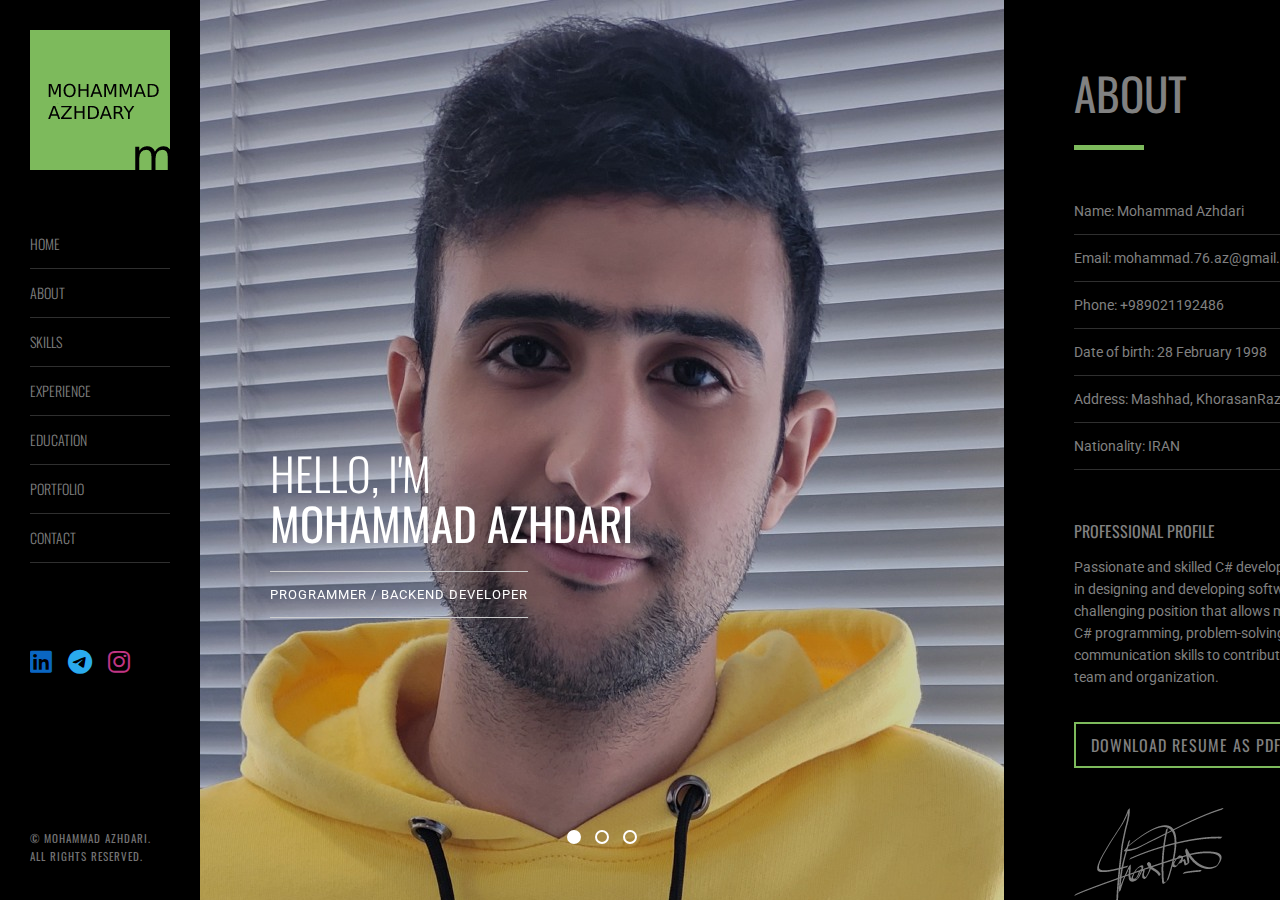
==== commit a5432eb8: "." ====
--- a/index.html
+++ b/index.html
@@ -128,12 +128,9 @@
               </ul>
               <h3>Professional Profile</h3>
               <p>
-                I'm so interested in programming language
-                I think it's amazing that communicate with a machine
-                my proficiency programming language is ASP.NET C#
-                and I work with SQL Server too
+                Passionate and skilled C# developer with +5 years of experience in designing and developing software solutions. Seeking a challenging position that allows me to leverage my expertise in C# programming, problem-solving abilities, and strong communication skills to contribute to the success of a dynamic team and organization.
               </p>
-              <a href="https://drive.google.com/file/d/1Rruf1hh1V6VAO5YrBYUHZU0K-eWxw5ju/view?usp=sharing"
+              <a href="https://drive.google.com/file/d/1-xDO5z2Lo7ooyCanqT80GW5Q3dtHPdHA/view?usp=sharing"
                 target="_blank" class="button">Download resume as PDF format</a> <img src="images/signature.png"
                 class="signature" alt="" />
             </div>
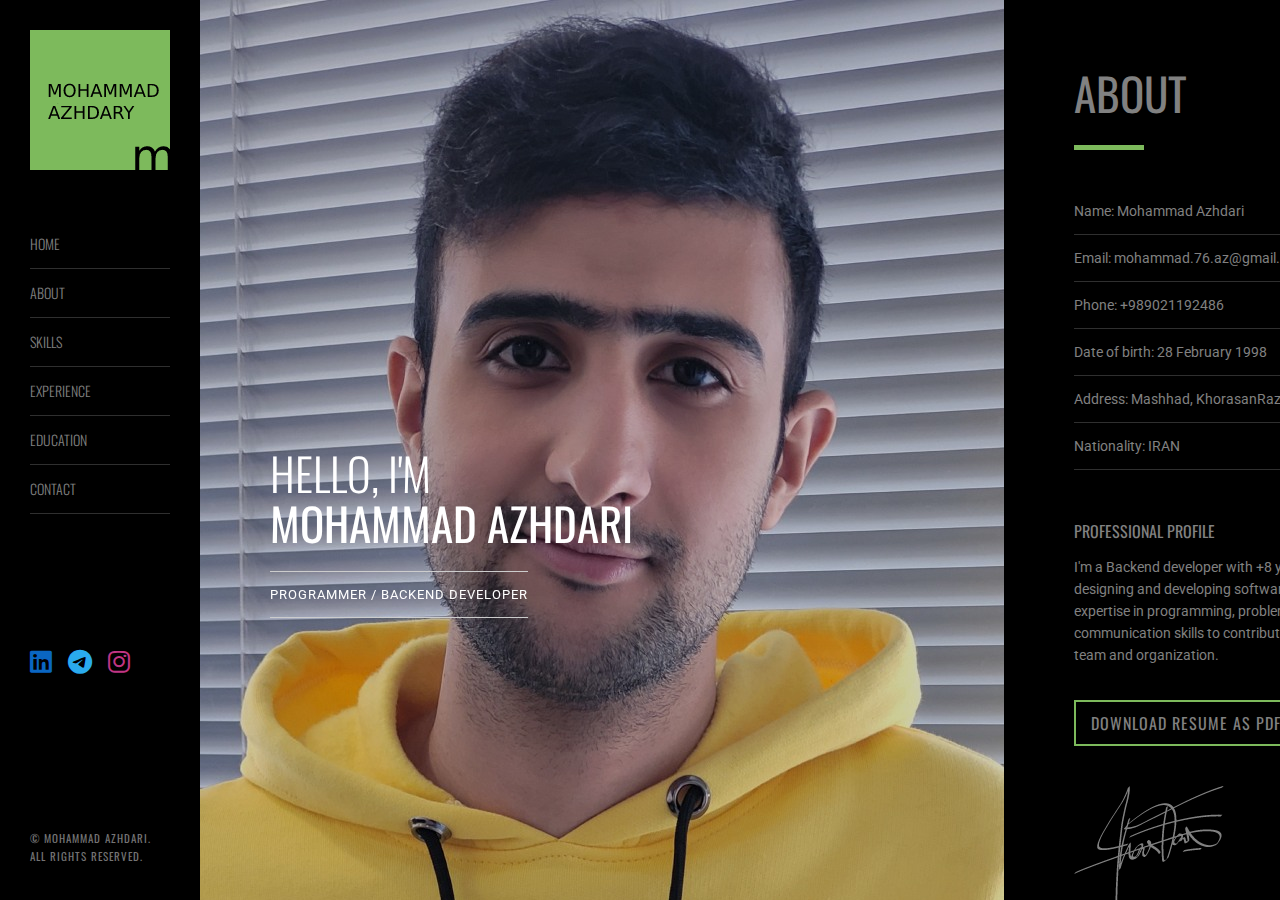
==== commit aa49c5b8: "update" ====
--- a/index.html
+++ b/index.html
@@ -67,9 +67,9 @@
         <a href="#chaptereducation">
           <span id="link_education">Education</span>
         </a>
-        <a href="#chapterportfolio">
+        <!-- <a href="#chapterportfolio">
           <span id="link_portfolio">Portfolio</span>
-        </a>
+        </a> -->
         <a href="#chaptercontact">
           <span id="link_contact">Contact</span>
         </a>
@@ -107,8 +107,8 @@
           </div>
           <div id="owl-demo" class="owl-carousel">
             <div class="item"><img src="images/profile.jpg" alt="" /></div>
-            <div class="item"><img src="images/profile-01.jpg" alt="" /></div>
-            <div class="item"><img src="images/profile-02.jpg" alt="" /></div>
+            <!-- <div class="item"><img src="images/profile-01.jpg" alt="" /></div> -->
+            <!-- <div class="item"><img src="images/profile-02.jpg" alt="" /></div> -->
           </div>
         </article>
 
@@ -121,16 +121,19 @@
               <ul>
                 <li>Name: Mohammad Azhdari</li>
                 <li>Email: <a href="mailto:mohammad.76.az@gmail.com">mohammad.76.az@gmail.com</a></li>
-                <li>Phone: +989021192486</li>
+                <li>Phone: <a href="tel:+989021192486">+989021192486</a></li>
                 <li>Date of birth: 28 February 1998</li>
                 <li>Address: Mashhad, KhorasanRazavi.</li>
                 <li>Nationality: IRAN</li>
               </ul>
               <h3>Professional Profile</h3>
               <p>
-                Passionate and skilled C# developer with +5 years of experience in designing and developing software solutions. Seeking a challenging position that allows me to leverage my expertise in C# programming, problem-solving abilities, and strong communication skills to contribute to the success of a dynamic team and organization.
+                I'm a Backend developer with <span class="year-experience-ctrlByJs">+6</span> years of experiences in
+                designing and developing softwares. I try to
+                increase my expertise in programming, problem-solving abilities, and communication skills to contribute
+                to the success of a dynamic team and organization.
               </p>
-              <a href="https://drive.google.com/file/d/1-xDO5z2Lo7ooyCanqT80GW5Q3dtHPdHA/view?usp=sharing"
+              <a href="https://drive.google.com/file/d/1_WF5CP4lT8YbrMaJ-SX5koZo9IJ9igqj/view?usp=sharing"
                 target="_blank" class="button">Download resume as PDF format</a> <img src="images/signature.png"
                 class="signature" alt="" />
             </div>
@@ -142,7 +145,7 @@
           <div class="inner">
             <h2>Skills</h2>
             <div class="title-divider"></div>
-            <h3>Just My Awesome Skills</h3>
+            <h3>Just My Skills</h3>
             <p>I listed below skills that I think I have it.</p>
             <div class="skills-con">
               <div class="container-sub margin-top50">
@@ -157,18 +160,32 @@
                   <div class="col-6 margin-bottom50">
                     <div class="col-6"><span class="chart" data-percent="85"><span class="percent"></span> </span></div>
                     <div class="col-6 chart-text">
+                      <h4>NodeJs</h4>
+                      <p>Expert, Since 2022</p>
+                    </div>
+                  </div>
+                  <div class="col-6 margin-bottom50">
+                    <div class="col-6"><span class="chart" data-percent="85"><span class="percent"></span> </span></div>
+                    <div class="col-6 chart-text">
                       <h4>SQL</h4>
-                      <p>Advanced, Since 2020</p>
-                    </div>
-                  </div>
-                  <div class="col-6">
-                    <div class="col-6"><span class="chart" data-percent="80"><span class="percent"></span> </span></div>
+                      <p>Expert, Since 2020</p>
+                    </div>
+                  </div>
+                  <div class="col-6 margin-bottom50">
+                    <div class="col-6"><span class="chart" data-percent="95"><span class="percent"></span> </span></div>
                     <div class="col-6 chart-text">
-                      <h4>HTML, CSS, JS</h4>
+                      <h4>HTML, CSS</h4>
                       <p>Expert, Since 2018</p>
                     </div>
                   </div>
-                  <div class="col-6">
+                  <div class="col-6 margin-bottom50">
+                    <div class="col-6"><span class="chart" data-percent="90"><span class="percent"></span> </span></div>
+                    <div class="col-6 chart-text">
+                      <h4>JavaScript</h4>
+                      <p>Expert, Since 2018</p>
+                    </div>
+                  </div>
+                  <div class="col-6 margin-bottom50">
                     <div class="col-6"><span class="chart" data-percent="60"><span class="percent"></span> </span></div>
                     <div class="col-6 chart-text">
                       <h4>Vue.JS</h4>
@@ -180,31 +197,42 @@
               <div class="full-divider"></div>
               <div class="container-sub skill-list">
                 <div class="row">
-                  <h3>Knowledge</h3>
-                  <p>things that I used it more or less
-                    and I know about them .</p>
-                  <div class="col-4 margin-top10">
+                  <h3>Knowledges</h3>
+                  <p>things that I used it more or less</p>
+                  <div class="col-3 margin-top10">
                     <ul>
                       <li>.NET Core</li>
-                      <li>Microsoft Visual Studio(Code)</li>
-                      <li>Entity Framework</li>
-                      <li>Dapper</li>
+                      <li>ASP.NET MVC</li>
+                      <li>ASP.NET WebForm</li>
+                      <li>NodeJs</li>
+                      <li>Redis</li>
                     </ul>
                   </div>
-                  <div class="col-4 margin-top10">
+                  <div class="col-3 margin-top10">
                     <ul>
                       <li>SQL Server</li>
                       <li>SSMS</li>
-                      <li>Redis</li>
-                      <li>Design Pattern</li>
+                      <li>TSql</li>
+                      <li>StoredProcedures</li>
+                      <li>Sql Agent</li>
                     </ul>
                   </div>
-                  <div class="col-4 margin-top10">
+                  <div class="col-3 margin-top10">
+                    <ul>
+                      <li>Sql Client</li>
+                      <li>Dapper</li>
+                      <li>Docker</li>
+                      <li>Azure DevOps</li>
+                      <li>Git, CI/CD</li>
+                    </ul>
+                  </div>
+                  <div class="col-3 margin-top10">
                     <ul>
                       <li>Clean Code</li>
                       <li>Clean Architecture</li>
-                      <li>Azure DevOps</li>
-                      <li>Git, CI/CD</li>
+                      <li>Entity Framework</li>
+                      <li>Solid</li>
+                      <li>Domain-driven design</li>
                     </ul>
                   </div>
                 </div>
@@ -231,7 +259,7 @@
           <div class="inner">
             <h2>Experience</h2>
             <div class="title-divider"></div>
-            <h3>4 Years Experience!</h3>
+            <h3><span class="year-experience-ctrlByJs">+6</span> Years Experiences!</h3>
             <p>My work history.</p>
             <div class="experience-con">
               <div class="container-sub">
@@ -247,7 +275,7 @@
                       </div>
                     </div>
                     <div class="col-6 margin-bottom50 margin-top50 no-margin-top">
-                      ~50-200 employees, a successful StartUp with more than 2,500,000 active users, Owner of the most
+                      ~150-250 employees, a successful StartUp with more than 3,000,000 active users, Owner of the most
                       popular news application in Iran.
                       </br>
                       <a href="https://akharinkhabar.ir/" target="_blank">site: akharinkhabar.ir</a>
@@ -269,8 +297,8 @@
                       - Get experience in api implement
                       </br>
                       - Implement website
-                    </br>
-                    <a href="https://iliasystem.co/" target="_blank">site: iliasystem.co</a>
+                      </br>
+                      <a href="https://iliasystem.co/" target="_blank">site: iliasystem.co</a>
                     </div>
                   </div>
                 </div>
@@ -308,7 +336,7 @@
         </article>
 
         <!-- Pportfolio -->
-        <article class="content portfolio white-bg" id="chapterportfolio">
+        <!-- <article class="content portfolio white-bg" id="chapterportfolio">
           <div class="inner">
             <h2>Gallery</h2>
             <div class="title-divider"></div>
@@ -342,7 +370,7 @@
                             </figcaption>
                           </figure>
                         </li>
-                        <!-- <li>
+                        <li>
                           <figure> <img src="images/work4.jpg" alt="" />
                             <figcaption>
                               <div class="figcaption-details"> <img src="images/icon-plus.png" height="82" width="82"
@@ -363,21 +391,20 @@
                               </div>
                             </figcaption>
                           </figure>
-                        </li> -->
+                        </li>
                       </ul>
                     </section>
 
-                    <!-- Lightbox Popup -->
                     <section class="slideshow">
                       <ul>
                         <li>
                           <figure>
                             <figcaption>
                               <h3>Akharinkhabar</h3>
-                              <!-- <span>Website Design & Development</span>
+                              <span>Website Design & Development</span>
                               <p>Kale chips lomo biodiesel stumptown Godard Tumblr, mustache sriracha tattooed cray aute
                                 slow-carb placeat delectus. Letterpress asymmetrical fanny pack art party est pour-over
-                                skateboard anim quis, ullamco craft beer.</p> -->
+                                skateboard anim quis, ullamco craft beer.</p>
                             </figcaption>
                             <div id="owl-demo1" class="owl-carousel">
                               <div class="item"><img src="images/work-details1.jpg" alt="" /></div>
@@ -391,28 +418,28 @@
                         <li>
                           <figure>
                             <figcaption>
-                              <!-- <h3>Herbal Beauty Salon</h3>
-                              <span>Photography</span>
-                              <p>Kale chips lomo biodiesel stumptown Godard Tumblr, mustache sriracha tattooed cray aute
-                                slow-carb placeat delectus. Letterpress asymmetrical fanny pack art party est pour-over
-                                skateboard anim quis, ullamco craft beer.</p> -->
-                            </figcaption>
-                            <img src="images/work3.jpg" alt="" />
-                          </figure>
-                        </li>
-                        <!-- <li>
-                          <figure>
-                            <figcaption>
                               <h3>Herbal Beauty Salon</h3>
                               <span>Photography</span>
                               <p>Kale chips lomo biodiesel stumptown Godard Tumblr, mustache sriracha tattooed cray aute
                                 slow-carb placeat delectus. Letterpress asymmetrical fanny pack art party est pour-over
                                 skateboard anim quis, ullamco craft beer.</p>
                             </figcaption>
+                            <img src="images/work3.jpg" alt="" />
+                          </figure>
+                        </li>
+                        <li>
+                          <figure>
+                            <figcaption>
+                              <h3>Herbal Beauty Salon</h3>
+                              <span>Photography</span>
+                              <p>Kale chips lomo biodiesel stumptown Godard Tumblr, mustache sriracha tattooed cray aute
+                                slow-carb placeat delectus. Letterpress asymmetrical fanny pack art party est pour-over
+                                skateboard anim quis, ullamco craft beer.</p>
+                            </figcaption>
                             <img src="images/work4.jpg" alt="" />
                           </figure>
-                        </li> -->
-                        <!-- <li>
+                        </li>
+                        <li>
                           <figure>
                             <figcaption>
                               <h3>Fashion and You</h3>
@@ -424,8 +451,8 @@
                             <iframe width="854" height="480" src="http://www.youtube.com/embed/ZwzY1o_hB5Y"
                               frameborder="0" allowfullscreen></iframe>
                           </figure>
-                        </li> -->
-                        <!-- <li>
+                        </li>
+                        <li>
                           <figure>
                             <figcaption>
                               <h3>Whole Food Flour</h3>
@@ -436,7 +463,7 @@
                             </figcaption>
                             <img src="images/work5.jpg" alt="" />
                           </figure>
-                        </li> -->
+                        </li>
                       </ul>
                       <nav> <span class="fa nav-prev"></span> <span class="fa nav-next"></span> <span
                           class="fa nav-close"></span> </nav>
@@ -446,10 +473,10 @@
               </div>
             </div>
           </div>
-        </article>
+        </article> -->
 
         <!-- Contact -->
-        <article class="content contact gray-bg" id="chaptercontact">
+        <article class="content contact white-bg" id="chaptercontact">
           <div class="inner">
             <h2>Contact</h2>
             <div class="title-divider"></div>
@@ -465,14 +492,14 @@
                     <div class="col-6">
                       <div class="contact-text">
                         <div class="col-2 icon-block address"><i class="fa fa-map-marker"></i></div>
-                        <div class="flot-left"> <strong>Mohammad Azhdari</strong><br>
-                          Mashhad,<br>
-                          KhorasanRazavi. </div>
+                        <div class="flot-left"> <strong>Iran</strong><br>
+                          KhorasanRazavi,<br>
+                          Mashhad. </div>
                       </div>
                       <div class="contact-text">
                         <div class="col-2 icon-block phone"><i class="fa fa-phone"></i></div>
                         <div class="flot-left"> <strong>Phone</strong><br>
-                          +989021192486 </div>
+                          <a href="tel:+989021192486">+989021192486</a> </div>
                       </div>
                       <div class="contact-text">
                         <div class="col-2 icon-block email"><i class="fa fa-envelope"></i></div>
@@ -483,7 +510,7 @@
                     </div>
                     <div class="col-6 m-margin-top30">
                       <h3>I'm also on Social Networks</h3>
-                     
+
                       <div class="contact-social margin-top30">
                         <a href="https://www.linkedin.com/in/mohammad-azhdari-5854b6136/" target="_blank">
                           <i class="fab fa-linkedin"></i>
@@ -523,12 +550,12 @@
           <div class="inner">
             <div class="introduction-end-con margin-top50">
               <h3><strong>Mohammad Azhdari</strong></h3>
-              <div id="rotate" class="rotate">
+              <!-- <div id="rotate" class="rotate">
                 <div><span>Backend Developer(C#).</span></div>
                 <div><span>SQL Server.</span></div>
                 <div><span>git.</span></div>
                 <div><span>Frontend Developer.</span></div>
-              </div>
+              </div> -->
             </div>
           </div>
         </article>
@@ -571,6 +598,12 @@
   <script type="text/javascript" src="js/jquery.fitvids.js"></script>
   <!-- All Javascript Component-->
   <script src="js/settings.js"></script>
+  <script>
+    $(document).ready(function () {
+      let yxp = new Date().getFullYear() - 2018;
+      $('.year-experience-ctrlByJs').text('+' + yxp)
+    });
+  </script>
 </body>
 
 </html>--- a/css/style.css
+++ b/css/style.css
@@ -1110,7 +1110,7 @@
    #Last Screen
    ========================================================================== */
 .introduction-end {
-    background: url(../images/profile-big.jpg)no-repeat right top;
+    background: url(../images/profile-big3.jpg)no-repeat right top;
     -webkit-background-size: cover;
     -moz-background-size: cover;
     -o-background-size: cover;
--- a/css/responsive.css
+++ b/css/responsive.css
@@ -550,7 +550,8 @@
     }
 
     .col-6,
-    .col-4 {
+    .col-4,
+    .col-3 {
         width: 100%
     }
 
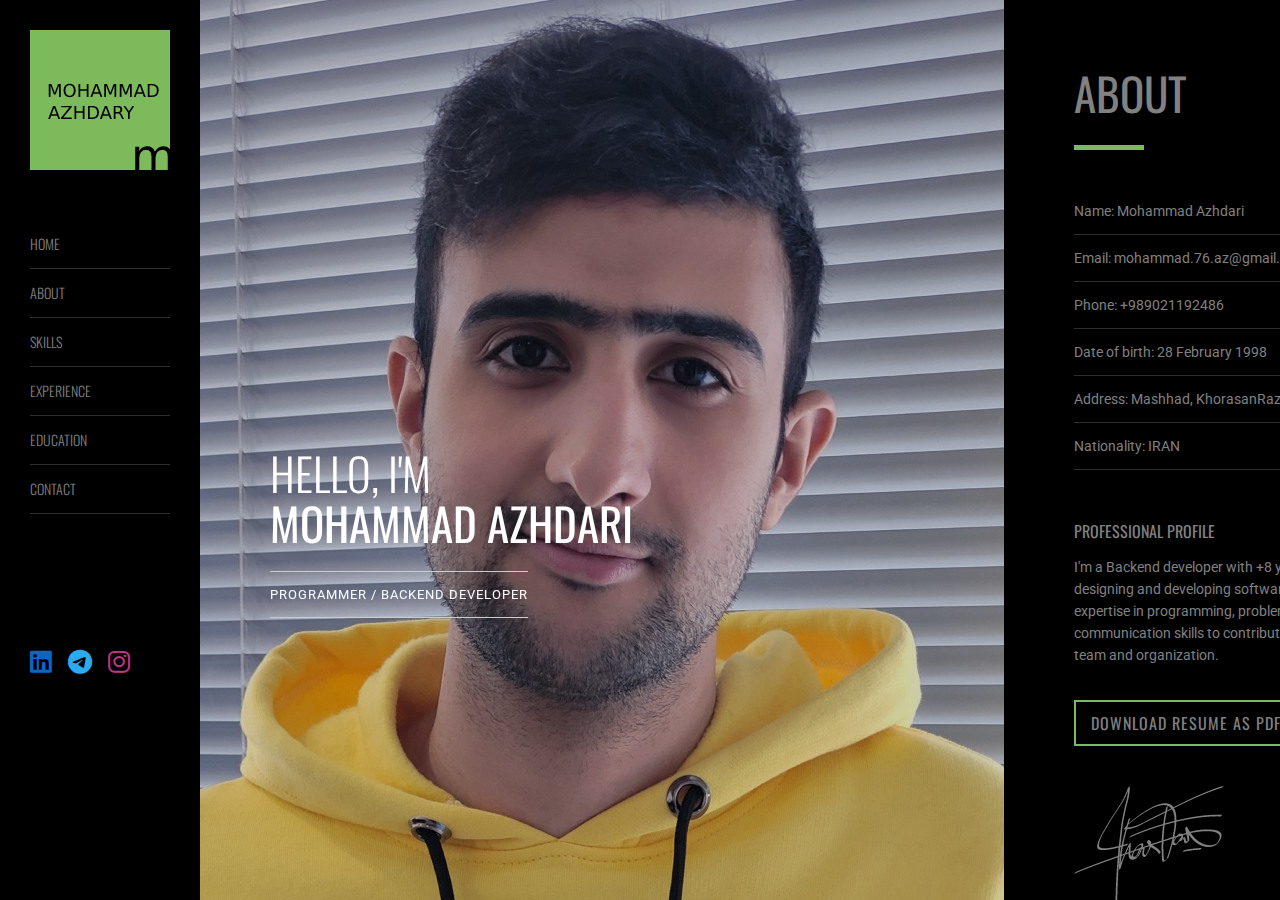
==== commit 57299953: "." ====
--- a/index.html
+++ b/index.html
@@ -20,14 +20,14 @@
     rel='stylesheet' type='text/css'>
   <!-- Design Style -->
   <link rel="stylesheet" type="text/css" href="css/scroll.css" />
-  <link rel="stylesheet" type="text/css" href="css/style.css?v=1" />
+  <link rel="stylesheet" type="text/css" href="css/style.css?v=1.0.1" />
   <!-- Icon -->
   <link rel="stylesheet" type="text/css" href="css/font-awesome.css" />
   <!-- Portfolio Thumbnail / Slider -->
   <link rel="stylesheet" type="text/css" href="css/portfolio.css" />
   <link rel="stylesheet" type="text/css" href="css/carousel.css">
   <!-- Responsive -->
-  <link rel="stylesheet" type="text/css" href="css/responsive.css?v=1" />
+  <link rel="stylesheet" type="text/css" href="css/responsive.css?v=1.0.1" />
   <!-- Pie Chart / Skills -->
   <script type="text/javascript" src="js/jquery-2.0.3.min.js"></script>
   <!-- Send Email -->
@@ -88,10 +88,10 @@
           <i class="fab fa-instagram"></i>
         </a>
       </div>
-      <div class="copyright">
+      <!-- <div class="copyright">
         © Mohammad Azhdari.<br>
         All Rights Reserved.
-      </div>
+      </div> -->
     </aside>
     <!-- Go to top link for mobile device -->
     <a href="#menu" class="totop-link">Go to the top</a>
@@ -549,7 +549,7 @@
         <article class="content introduction-end" id="chapterthankyou">
           <div class="inner">
             <div class="introduction-end-con margin-top50">
-              <h3><strong>Mohammad Azhdari</strong></h3>
+              <h3><strong>Hello World :)</strong></h3>
               <!-- <div id="rotate" class="rotate">
                 <div><span>Backend Developer(C#).</span></div>
                 <div><span>SQL Server.</span></div>
@@ -597,7 +597,7 @@
   <!-- Fit Video -->
   <script type="text/javascript" src="js/jquery.fitvids.js"></script>
   <!-- All Javascript Component-->
-  <script src="js/settings.js"></script>
+  <script src="js/settings.js?v=1"></script>
   <script>
     $(document).ready(function () {
       let yxp = new Date().getFullYear() - 2018;
